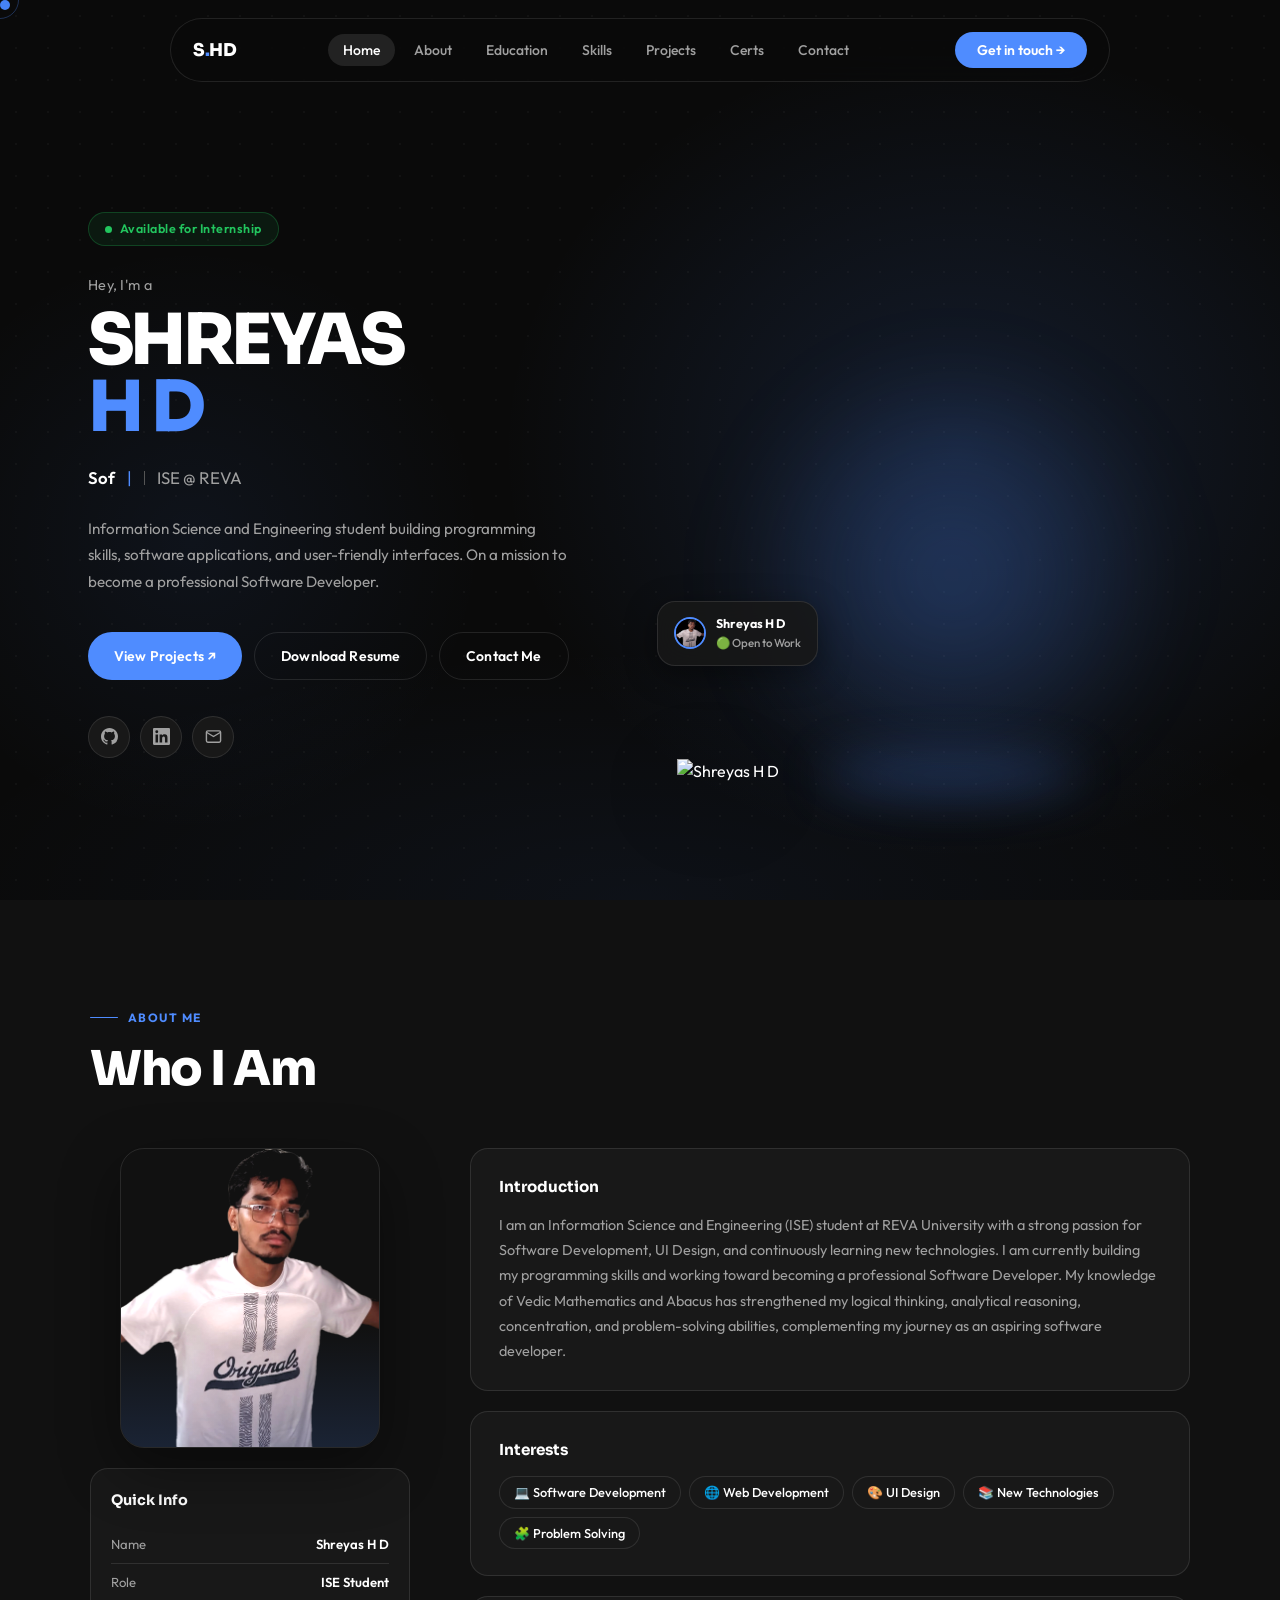
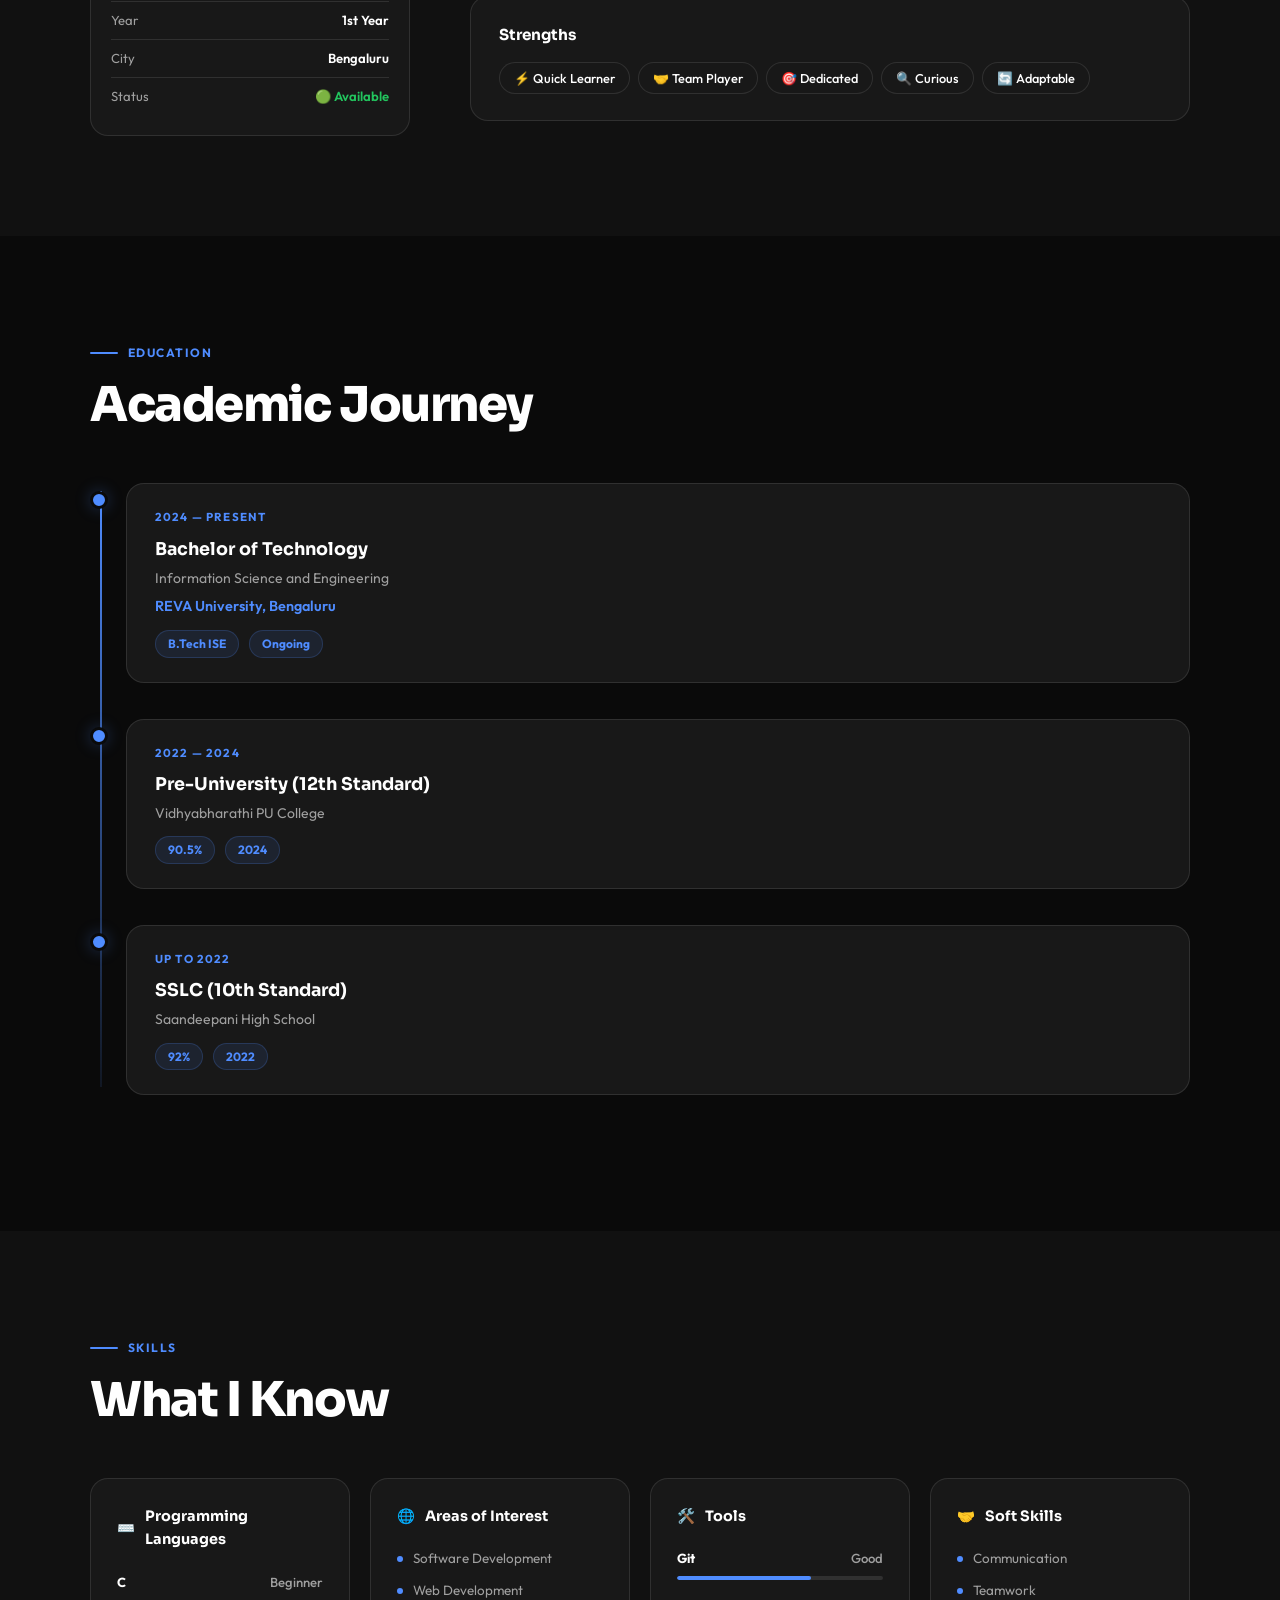
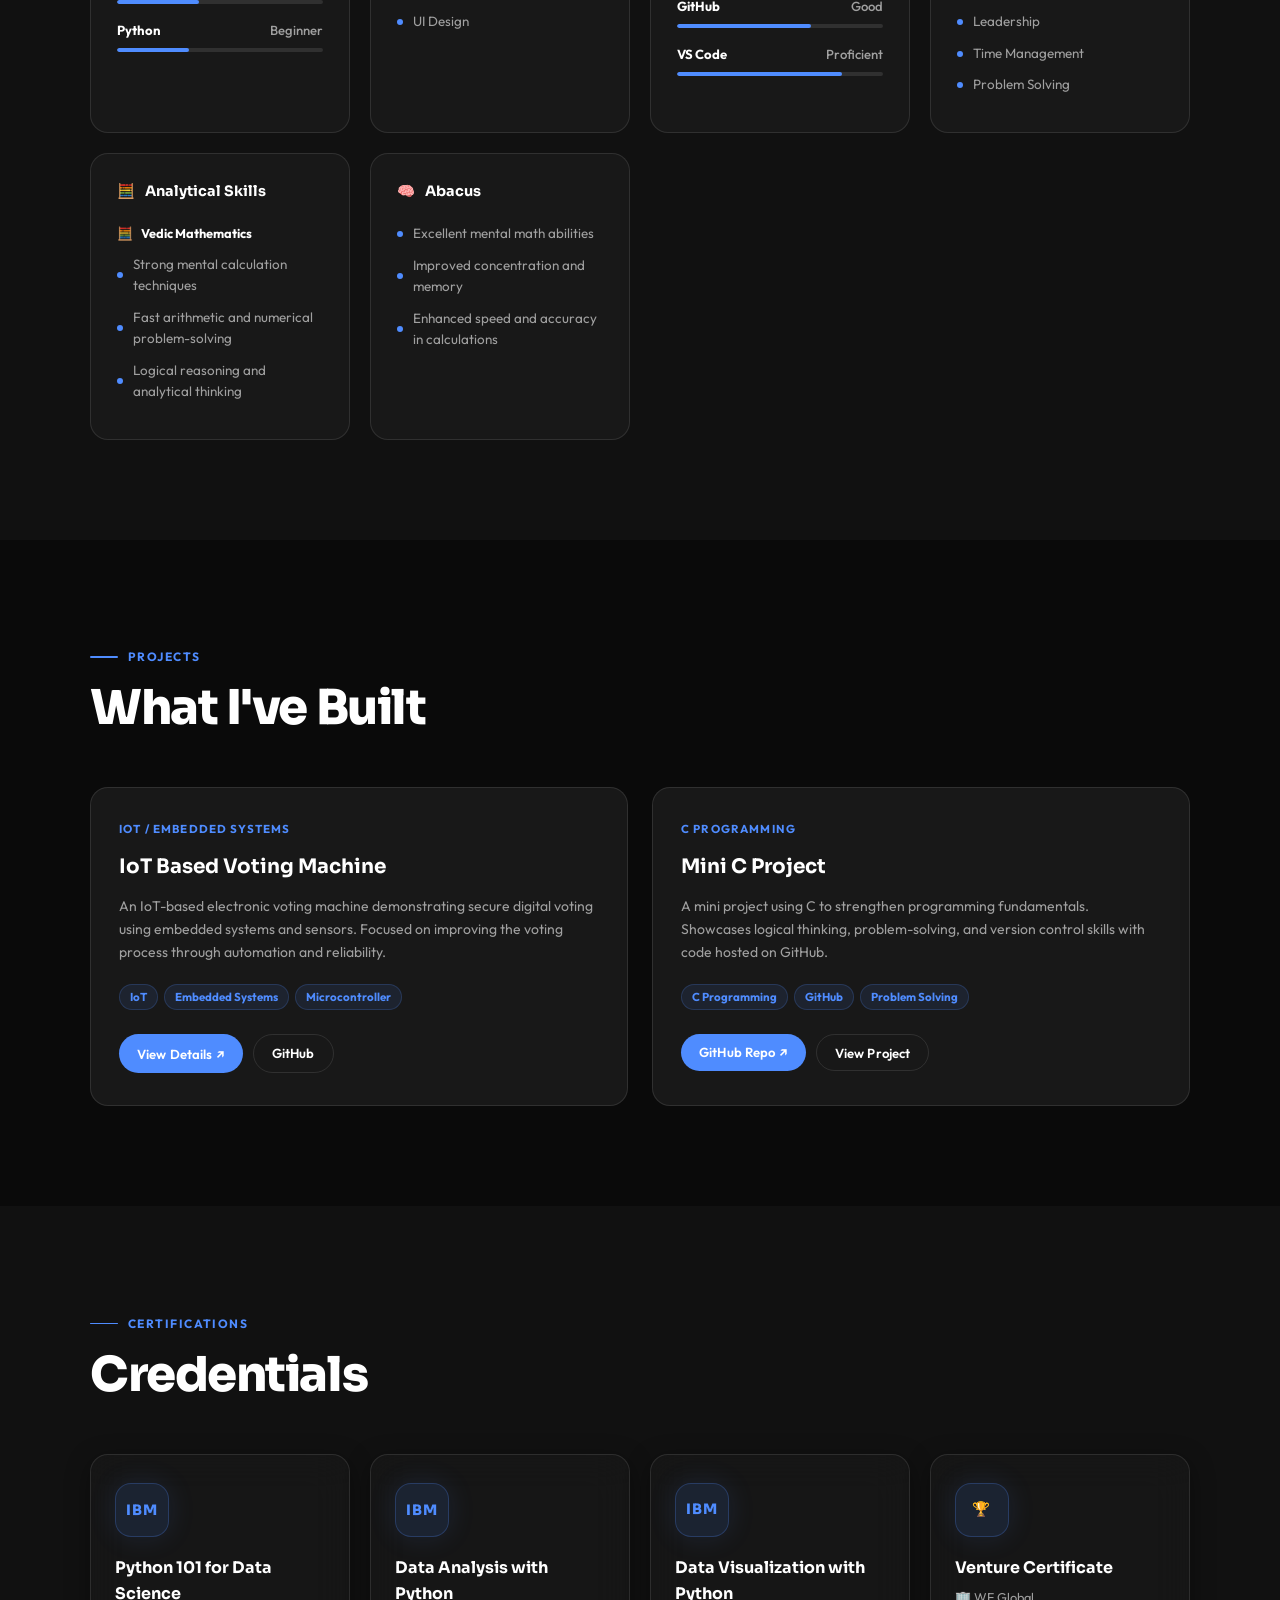
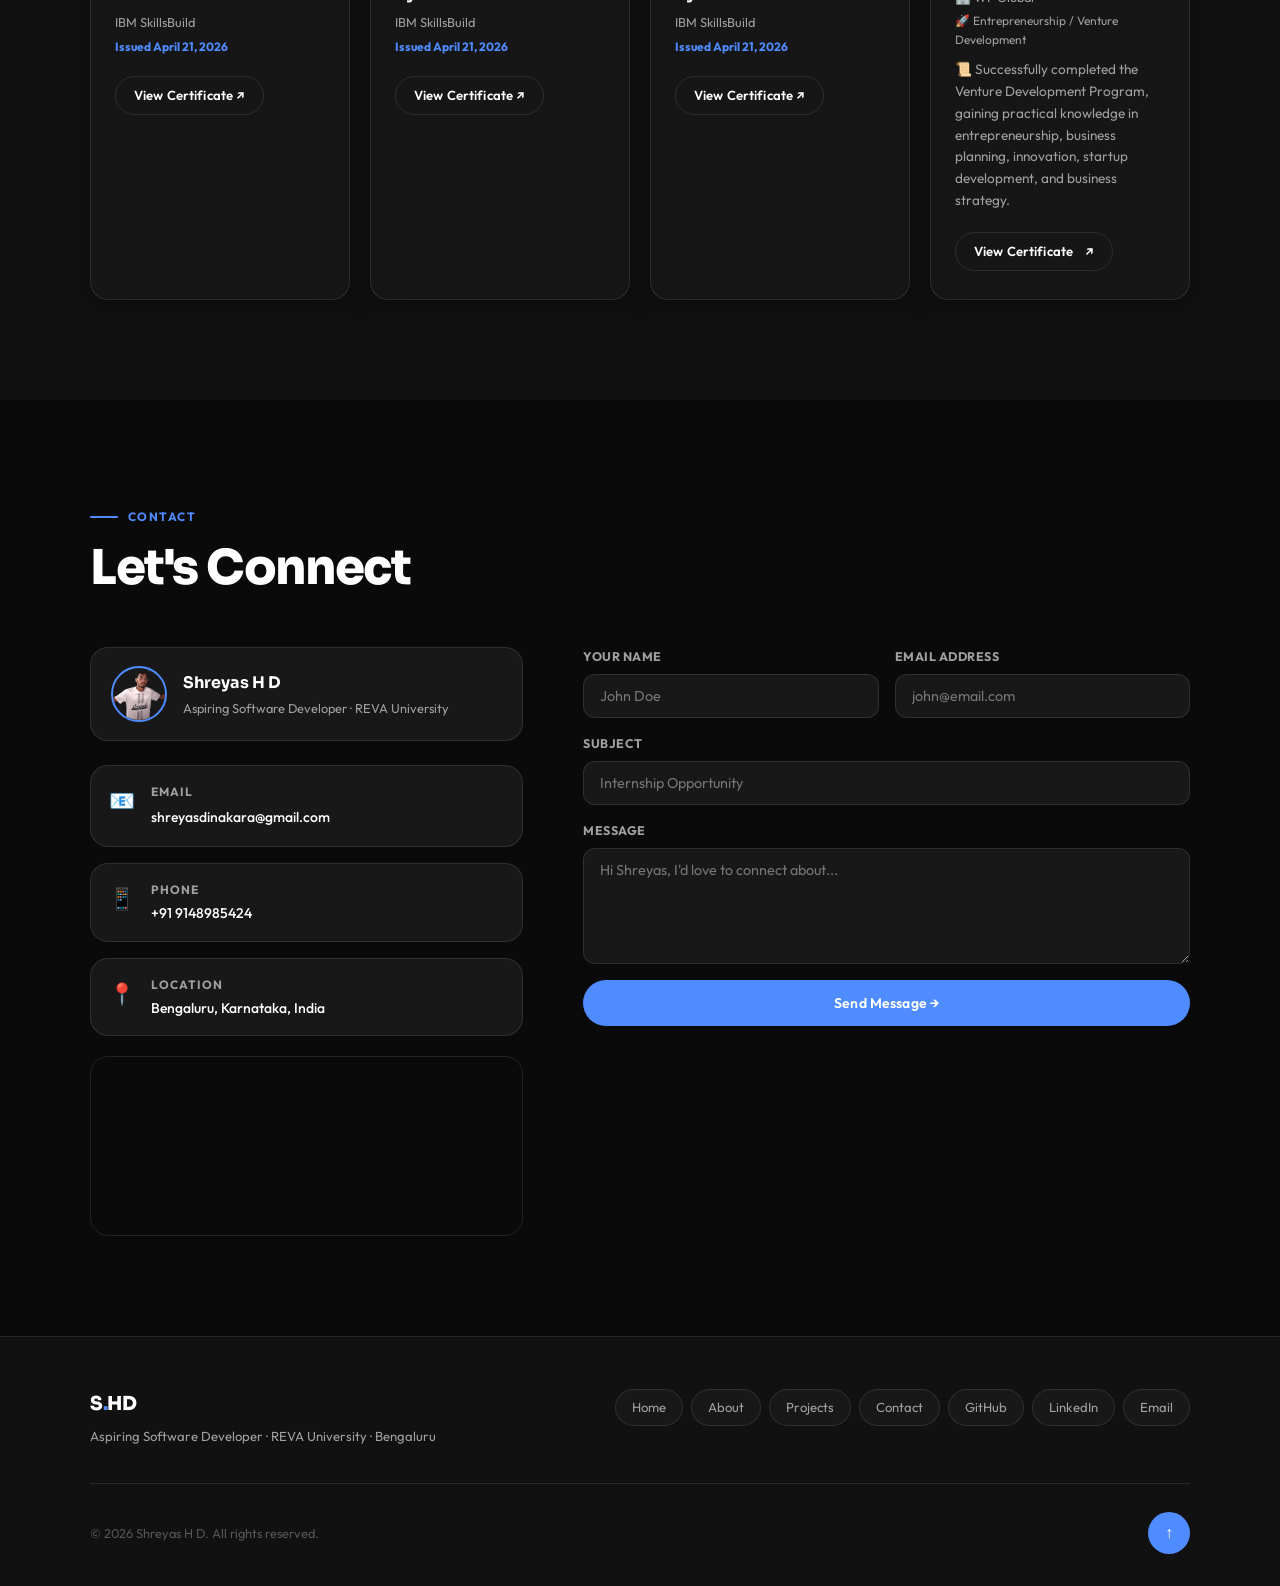
==== portfolio.html @ 3d9aee9b "Add files via upload" ====
<!DOCTYPE html>
<html lang="en">
<head>
<meta charset="UTF-8" />
<meta name="viewport" content="width=device-width, initial-scale=1.0" />
<title>Shreyas H D — Software Developer</title>
<link rel="preconnect" href="https://fonts.googleapis.com" />
<link rel="preconnect" href="https://fonts.gstatic.com" crossorigin />
<link href="https://fonts.googleapis.com/css2?family=Sora:wght@300;400;600;700;800&family=Outfit:wght@300;400;500;600&display=swap" rel="stylesheet" />
<style>
:root {
  --bg: #0A0A0A;
  --bg2: #111111;
  --bg3: #181818;
  --surface: #181818;
  --surface-hover: #222222;
  --border: rgba(255,255,255,0.10);
  --text: #FFFFFF;
  --text-muted: #A0A0A0;
  --text-dim: #555555;
  --accent: #4F8CFF;
  --accent2: #4F8CFF;
  --accent-glow: rgba(79,140,255,0.28);
  --green: #22C55E;
  --font-display: 'Sora', sans-serif;
  --font-body: 'Outfit', sans-serif;
  --radius: 18px;
  --radius-sm: 12px;
  --radius-pill: 100px;
  --transition: 0.35s cubic-bezier(0.4,0,0.2,1);
  --shadow: 0 24px 64px rgba(0,0,0,0.5);
  --shadow-sm: 0 6px 24px rgba(0,0,0,0.35);
}
*, *::before, *::after { box-sizing: border-box; margin: 0; padding: 0; }
html { scroll-behavior: smooth; }
body {
  font-family: var(--font-body);
  background: var(--bg);
  color: var(--text);
  line-height: 1.6;
  overflow-x: hidden;
  transition: background var(--transition), color var(--transition);
}
a { text-decoration: none; color: inherit; }
ul { list-style: none; }

/* LOADER */
#loader {
  position: fixed; inset: 0; background: var(--bg);
  display: flex; align-items: center; justify-content: center;
  z-index: 9999; transition: opacity 0.7s ease, visibility 0.7s ease;
}
#loader.hidden { opacity: 0; visibility: hidden; pointer-events: none; }
.loader-inner { display: flex; flex-direction: column; align-items: center; gap: 28px; }
.loader-name {
  font-family: var(--font-display); font-size: clamp(2rem, 5vw, 3.5rem);
  font-weight: 800; letter-spacing: -0.03em;
  background: linear-gradient(135deg, var(--text) 0%, var(--accent2) 100%);
  -webkit-background-clip: text; -webkit-text-fill-color: transparent;
}
.loader-bar { width: 220px; height: 2px; background: var(--border); border-radius: 2px; overflow: hidden; }
.loader-progress { height: 100%; background: linear-gradient(90deg,var(--accent),var(--accent2)); border-radius: 2px; animation: loadProgress 2s ease forwards; }
@keyframes loadProgress { from{width:0} to{width:100%} }

/* SCROLL PROGRESS */
#scroll-progress {
  position: fixed; top: 0; left: 0; height: 2px; z-index: 9998;
  background: linear-gradient(90deg, var(--accent), var(--accent2));
  width: 0%; transition: width 0.1s linear;
}

/* CURSOR */
.cursor { position: fixed; width: 10px; height: 10px; background: var(--accent2); border-radius: 50%; pointer-events: none; z-index: 9997; transition: transform 0.15s ease; mix-blend-mode: difference; }
.cursor-follower { position: fixed; width: 38px; height: 38px; border: 1.5px solid rgba(79,140,255,0.50); border-radius: 50%; pointer-events: none; z-index: 9996; transition: left 0.4s ease, top 0.4s ease; opacity: 0.6; }

/* NAV */
nav#navbar {
  position: fixed; top: 18px; left: 50%; transform: translateX(-50%);
  z-index: 1000; display: flex; align-items: center; justify-content: space-between;
  width: min(940px, 92vw); padding: 13px 22px;
  background: rgba(10,10,10,0.72);
  backdrop-filter: blur(24px); -webkit-backdrop-filter: blur(24px);
  border: 1px solid var(--border); border-radius: var(--radius-pill);
  transition: background var(--transition);
}
.nav-logo { font-family: var(--font-display); font-weight: 800; font-size: 1.1rem; letter-spacing: -0.02em; }
.nav-logo .dot { color: var(--accent2); }
.nav-links { display: flex; gap: 4px; }
.nav-links a { font-size: 0.875rem; font-weight: 500; padding: 7px 15px; border-radius: var(--radius-pill); transition: all var(--transition); color: var(--text-muted); }
.nav-links a:hover, .nav-links a.active { background: var(--surface-hover); color: var(--text); }
.nav-actions { display: flex; gap: 10px; align-items: center; }
.nav-cta { background: var(--accent); color: #fff; padding: 9px 22px; border-radius: var(--radius-pill); font-size: 0.875rem; font-weight: 600; font-family: var(--font-body); border: none; cursor: pointer; transition: all var(--transition); }
.nav-cta:hover { background: var(--accent2); transform: translateY(-1px); box-shadow: 0 8px 28px var(--accent-glow); }
.hamburger { display: none; flex-direction: column; gap: 5px; cursor: pointer; background: none; border: none; padding: 4px; }
.hamburger span { display: block; width: 22px; height: 2px; background: var(--text); border-radius: 2px; transition: all var(--transition); }

/* MOBILE NAV */
.mobile-nav { position: fixed; inset: 0; background: var(--bg2); z-index: 999; display: flex; flex-direction: column; align-items: center; justify-content: center; gap: 28px; transform: translateX(100%); transition: transform 0.4s cubic-bezier(0.4,0,0.2,1); }
.mobile-nav.open { transform: translateX(0); }
.mobile-nav a { font-size: 1.5rem; font-weight: 700; color: var(--text); font-family: var(--font-display); }
.mobile-nav a:hover { color: var(--accent2); }
.mobile-close { position: absolute; top: 24px; right: 24px; background: var(--surface); border: 1px solid var(--border); border-radius: 50%; width: 44px; height: 44px; font-size: 1.1rem; cursor: pointer; color: var(--text); }

/* ===== HERO ===== */
#home {
  min-height: 100vh; position: relative; overflow: hidden;
  display: flex; align-items: center;
  padding: 0 0 0 0;
}
.hero-bg-gradient {
  position: absolute; inset: 0; pointer-events: none;
  background:
    radial-gradient(ellipse 55% 70% at 75% 50%, rgba(79,140,255,0.14) 0%, transparent 65%),
    radial-gradient(ellipse 35% 50% at 15% 60%, rgba(79,140,255,0.07) 0%, transparent 65%),
    radial-gradient(ellipse 80% 40% at 50% 100%, rgba(79,140,255,0.06) 0%, transparent 70%);
}
/* Grid noise texture overlay */
.hero-bg-gradient::after {
  content: ''; position: absolute; inset: 0;
  background-image: radial-gradient(rgba(255,255,255,0.03) 1px, transparent 1px);
  background-size: 32px 32px; pointer-events: none;
}
.hero-container {
  width: 100%; max-width: 1200px; margin: 0 auto;
  padding: 130px 48px 60px;
  display: grid; grid-template-columns: 1fr 480px;
  gap: 0; align-items: center; position: relative; z-index: 2;
}

/* LEFT CONTENT */
.hero-content { padding-right: 40px; }
.hero-tag {
  display: inline-flex; align-items: center; gap: 8px;
  background: rgba(34,197,94,0.08); border: 1px solid rgba(34,197,94,0.25);
  border-radius: var(--radius-pill); padding: 6px 16px;
  font-size: 0.78rem; font-weight: 600; color: #22C55E;
  margin-bottom: 28px; width: fit-content; letter-spacing: 0.04em;
}
.dot-green { width: 7px; height: 7px; background: var(--green); border-radius: 50%; animation: pulseGreen 2s infinite; }
@keyframes pulseGreen { 0%,100%{box-shadow:0 0 0 0 rgba(34,197,94,0.5)} 50%{box-shadow:0 0 0 7px rgba(34,197,94,0)} }

.hero-eyebrow { font-size: 0.9rem; color: var(--text-muted); font-weight: 400; margin-bottom: 10px; letter-spacing: 0.02em; }

.hero-name {
  font-family: var(--font-display); font-weight: 800;
  font-size: clamp(3rem, 5.5vw, 5.5rem);
  line-height: 0.95; letter-spacing: -0.05em;
  margin-bottom: 24px;
}
.hero-name .line1 { display: block; }
.hero-name .line2 { display: block; color: var(--accent2); }

.hero-role-line {
  display: flex; align-items: center; gap: 12px;
  font-size: clamp(0.9rem, 1.5vw, 1.05rem);
  color: var(--text-muted); margin-bottom: 24px;
  font-weight: 400;
}
.role-divider { width: 1px; height: 14px; background: var(--text-dim); }
#typed-text { color: var(--text); font-weight: 600; }
.typed-cursor { color: var(--accent2); animation: blink 0.8s infinite; }
@keyframes blink { 0%,100%{opacity:1} 50%{opacity:0} }

.hero-desc { font-size: 0.95rem; color: var(--text-muted); line-height: 1.75; max-width: 480px; margin-bottom: 36px; }

.hero-actions { display: flex; gap: 12px; flex-wrap: wrap; margin-bottom: 36px; }
.btn {
  display: inline-flex; align-items: center; gap: 8px;
  padding: 12px 26px; border-radius: var(--radius-pill);
  font-family: var(--font-body); font-size: 0.875rem; font-weight: 600;
  cursor: pointer; transition: all var(--transition); border: none;
  position: relative; overflow: hidden; letter-spacing: 0.01em;
}
.btn-primary { background: var(--accent); color: #fff; }
.btn-primary:hover { background: var(--accent2); transform: translateY(-2px); box-shadow: 0 14px 36px var(--accent-glow); }
.btn-outline { background: transparent; color: var(--text); border: 1px solid var(--border); }
.btn-outline:hover { background: var(--surface-hover); border-color: rgba(255,255,255,0.2); transform: translateY(-2px); }
.btn-sm { padding: 8px 18px; font-size: 0.82rem; }

.hero-socials { display: flex; gap: 10px; }
.social-link {
  display: flex; align-items: center; justify-content: center;
  width: 42px; height: 42px; border-radius: 50%;
  background: var(--surface); border: 1px solid var(--border);
  color: var(--text-muted); transition: all var(--transition); font-size: 1rem;
}
.social-link:hover { background: var(--accent); border-color: var(--accent); color: #fff; transform: translateY(-3px); box-shadow: 0 10px 28px var(--accent-glow); }

/* ===== HERO VISUAL — PROFILE ===== */
.hero-visual {
  position: relative;
  display: flex; justify-content: center; align-items: flex-end;
  height: 600px;
}

/* Glow orb behind photo */
.profile-glow {
  position: absolute; bottom: 0; left: 50%; transform: translateX(-50%);
  width: 420px; height: 420px; border-radius: 50%;
  background: radial-gradient(circle, rgba(79,140,255,0.28) 0%, rgba(79,140,255,0.10) 50%, transparent 75%);
  filter: blur(40px); pointer-events: none;
  animation: glowPulse 4s ease-in-out infinite;
}
@keyframes glowPulse { 0%,100%{opacity:0.7;transform:translateX(-50%) scale(1)} 50%{opacity:1;transform:translateX(-50%) scale(1.08)} }

/* Ground shadow */
.profile-shadow {
  position: absolute; bottom: -10px; left: 50%; transform: translateX(-50%);
  width: 260px; height: 40px; border-radius: 50%;
  background: rgba(79,140,255,0.25);
  filter: blur(24px);
  animation: shadowPulse 6s ease-in-out infinite;
}
@keyframes shadowPulse { 0%,100%{opacity:0.6;width:260px} 50%{opacity:0.9;width:300px} }

.profile-image-wrap {
  position: relative; z-index: 2;
  cursor: pointer;
}

.profile-image {
  width: 550px;
  max-width: 100%;
  object-fit: contain;
  display: block;
  filter: drop-shadow(0 20px 50px rgba(0,0,0,0.35));
  animation: float 6s ease-in-out infinite;
  transition: transform .4s ease;
}
.profile-image:hover { transform: scale(1.03); }
@keyframes float { 0%,100%{transform:translateY(0)} 50%{transform:translateY(-15px)} }

/* Floating badge cards */
.profile-badge {
  position: absolute; background: rgba(24,24,24,0.86);
  backdrop-filter: blur(16px); border: 1px solid var(--border);
  border-radius: var(--radius); padding: 12px 16px;
  box-shadow: 0 8px 32px rgba(0,0,0,0.4);
  z-index: 3; animation: floatBadge 5s ease-in-out infinite;
}
.badge-bottom { bottom: 120px; left: -20px; animation-delay: 1.5s; }
@keyframes floatBadge { 0%,100%{transform:translateY(0)} 50%{transform:translateY(-8px)} }
.badge-num { font-family: var(--font-display); font-size: 1.5rem; font-weight: 800; color: var(--accent2); }
.badge-label { font-size: 0.72rem; color: var(--text-muted); font-weight: 500; white-space: nowrap; }
.badge-row { display: flex; align-items: center; gap: 10px; }
.badge-avatar {
  width: 32px; height: 32px; border-radius: 50%; overflow: hidden;
  border: 2px solid var(--accent); flex-shrink: 0;
}
.badge-avatar img { width: 100%; height: 100%; object-fit: cover; object-position: center top; }

/* ===== SECTION BASE ===== */
section { padding: 100px 24px; }
.section-wrap { width: min(1100px, 100%); margin: 0 auto; }
.section-label {
  display: inline-flex; align-items: center; gap: 10px;
  font-size: 0.75rem; font-weight: 700; letter-spacing: 0.12em; text-transform: uppercase;
  color: var(--accent2); margin-bottom: 16px;
}
.section-label::before { content: ''; width: 28px; height: 1.5px; background: var(--accent2); border-radius: 2px; }
.section-title {
  font-family: var(--font-display); font-weight: 800;
  font-size: clamp(2rem, 4vw, 3rem); line-height: 1.1;
  letter-spacing: -0.03em; margin-bottom: 52px;
}

/* ===== ABOUT ===== */
#about { background: var(--bg2); }
.about-grid { display: grid; grid-template-columns: 320px 1fr; gap: 60px; align-items: start; }
.about-photo-col { display: flex; flex-direction: column; align-items: center; gap: 20px; }
.about-photo-frame {
  width: 260px; height: 300px; border-radius: 24px; overflow: hidden;
  border: 1px solid var(--border); position: relative;
  box-shadow: 0 20px 60px rgba(0,0,0,0.4);
}
.about-photo-frame img { width: 100%; height: 100%; object-fit: cover; object-position: center top; filter: brightness(1.05) contrast(1.05); }
.about-photo-frame::after {
  content: ''; position: absolute; inset: 0;
  background: linear-gradient(to bottom, transparent 60%, rgba(79,140,255,0.15) 100%);
  pointer-events: none;
}
.about-quick-info { width: 100%; }
.about-info-card { background: var(--surface); border: 1px solid var(--border); border-radius: var(--radius); padding: 20px; }
.about-info-card h4 { font-family: var(--font-display); font-size: 0.9rem; font-weight: 700; margin-bottom: 14px; }
.info-row { display: flex; justify-content: space-between; align-items: center; padding: 8px 0; border-bottom: 1px solid var(--border); font-size: 0.82rem; }
.info-row:last-child { border-bottom: none; }
.info-row .label { color: var(--text-muted); }
.info-row .value { font-weight: 600; text-align: right; }
.about-content-col { display: flex; flex-direction: column; gap: 20px; }
.about-card { background: var(--surface); border: 1px solid var(--border); border-radius: var(--radius); padding: 26px 28px; transition: all var(--transition); }
.about-card:hover { border-color: var(--accent); box-shadow: 0 0 0 1px var(--accent), 0 20px 40px var(--accent-glow); }
.about-card h4 { font-family: var(--font-display); font-size: 0.95rem; font-weight: 700; margin-bottom: 14px; }
.tag-cloud { display: flex; flex-wrap: wrap; gap: 8px; }
.tag { background: var(--surface); border: 1px solid var(--border); border-radius: var(--radius-pill); padding: 5px 14px; font-size: 0.8rem; font-weight: 500; transition: all var(--transition); }
.tag:hover { background: var(--accent); border-color: var(--accent); color: #fff; }

/* ===== EDUCATION ===== */
.timeline { position: relative; padding-left: 36px; }
.timeline::before { content: ''; position: absolute; left: 10px; top: 8px; bottom: 8px; width: 1.5px; background: linear-gradient(to bottom, var(--accent), rgba(79,140,255,0.10)); }
.timeline-item { position: relative; margin-bottom: 36px; opacity: 0; transform: translateX(-20px); transition: all 0.5s ease; }
.timeline-item.visible { opacity: 1; transform: translateX(0); }
.timeline-dot { position: absolute; left: -36px; top: 8px; width: 18px; height: 18px; border-radius: 50%; background: var(--accent); border: 3px solid var(--bg); box-shadow: 0 0 16px var(--accent-glow); }
.timeline-card { background: var(--surface); border: 1px solid var(--border); border-radius: var(--radius); padding: 24px 28px; transition: all var(--transition); }
.timeline-card:hover { border-color: var(--accent); transform: translateX(6px); box-shadow: 0 8px 32px var(--accent-glow); }
.timeline-year { font-size: 0.72rem; font-weight: 700; color: var(--accent2); letter-spacing: 0.1em; text-transform: uppercase; margin-bottom: 8px; }
.timeline-card h3 { font-family: var(--font-display); font-size: 1.1rem; font-weight: 700; margin-bottom: 4px; }
.timeline-card p { font-size: 0.875rem; color: var(--text-muted); }
.timeline-meta { display: flex; gap: 10px; margin-top: 12px; flex-wrap: wrap; }
.timeline-meta span { font-size: 0.75rem; font-weight: 700; background: rgba(79,140,255,0.10); border: 1px solid rgba(79,140,255,0.20); border-radius: var(--radius-pill); padding: 3px 12px; color: var(--accent2); }

/* ===== SKILLS ===== */
#skills { background: var(--bg2); }
.skills-grid { display: grid; grid-template-columns: repeat(auto-fit, minmax(240px, 1fr)); gap: 20px; }
.skill-cat { background: var(--surface); border: 1px solid var(--border); border-radius: var(--radius); padding: 26px; transition: all var(--transition); }
.skill-cat:hover { border-color: var(--accent); transform: translateY(-5px); box-shadow: 0 16px 48px var(--accent-glow); }
.skill-cat-title { font-family: var(--font-display); font-weight: 700; font-size: 0.9rem; margin-bottom: 20px; display: flex; align-items: center; gap: 10px; }
.skill-item { margin-bottom: 16px; }
.skill-label { display: flex; justify-content: space-between; font-size: 0.82rem; font-weight: 500; margin-bottom: 7px; }
.skill-label strong { color: var(--text); }
.skill-label span { color: var(--text-muted); }
.skill-bar-bg { height: 4px; background: var(--border); border-radius: 4px; overflow: hidden; }
.skill-bar { height: 100%; border-radius: 4px; background: linear-gradient(90deg, var(--accent), var(--accent2)); width: 0; transition: width 1.4s cubic-bezier(0.4,0,0.2,1); }
.soft-skill { display: flex; align-items: center; gap: 10px; font-size: 0.84rem; color: var(--text-muted); margin-bottom: 10px; }
.soft-skill::before { content: ''; width: 6px; height: 6px; border-radius: 50%; background: var(--accent2); flex-shrink: 0; }
.skill-subhead { font-size: 0.8rem; font-weight: 700; color: var(--text); margin: 4px 0 10px; display: flex; align-items: center; gap: 8px; }

/* ===== PROJECTS ===== */
.projects-grid { display: grid; grid-template-columns: repeat(auto-fit, minmax(340px, 1fr)); gap: 24px; }
.project-card { background: var(--surface); border: 1px solid var(--border); border-radius: var(--radius); padding: 32px 28px; transition: all var(--transition); position: relative; overflow: hidden; }
.project-card::before { content: ''; position: absolute; top: 0; left: 0; right: 0; height: 3px; background: linear-gradient(90deg, var(--accent), var(--accent2)); transform: scaleX(0); transition: transform var(--transition); transform-origin: left; }
.project-card:hover { border-color: rgba(79,140,255,0.40); transform: translateY(-6px); box-shadow: 0 28px 64px rgba(0,0,0,0.35); }
.project-card:hover::before { transform: scaleX(1); }
.project-cat { font-size: 0.72rem; font-weight: 700; color: var(--accent2); letter-spacing: 0.1em; text-transform: uppercase; margin-bottom: 12px; }
.project-card h3 { font-family: var(--font-display); font-size: 1.25rem; font-weight: 700; margin-bottom: 12px; }
.project-card p { font-size: 0.875rem; color: var(--text-muted); line-height: 1.65; margin-bottom: 20px; }
.tech-tags { display: flex; flex-wrap: wrap; gap: 6px; margin-bottom: 24px; }
.tech-tag { font-size: 0.72rem; font-weight: 700; background: rgba(79,140,255,0.10); color: var(--accent2); border: 1px solid rgba(79,140,255,0.20); border-radius: var(--radius-pill); padding: 3px 10px; }
.project-actions { display: flex; gap: 10px; }

/* ===== CERTS ===== */
#certifications { background: var(--bg2); }
.certs-grid { display: grid; grid-template-columns: repeat(auto-fit, minmax(240px, 1fr)); gap: 20px; }
.cert-card { background: rgba(24,24,24,0.82); border: 1px solid var(--border); border-radius: var(--radius); padding: 28px 24px; transition: all var(--transition); backdrop-filter: blur(18px); -webkit-backdrop-filter: blur(18px); box-shadow: var(--shadow-sm); }
.cert-card:hover { border-color: var(--accent); transform: translateY(-5px); box-shadow: 0 16px 48px var(--accent-glow); }
.cert-icon { display: inline-flex; align-items: center; justify-content: center; width: 54px; height: 54px; border-radius: 16px; background: rgba(79,140,255,0.12); border: 1px solid rgba(79,140,255,0.24); color: var(--accent2); font-family: var(--font-display); font-size: 0.9rem; font-weight: 800; letter-spacing: 0.08em; margin-bottom: 18px; box-shadow: 0 0 28px rgba(79,140,255,0.12); }
.cert-card h3 { font-family: var(--font-display); font-size: 1rem; font-weight: 700; margin-bottom: 6px; }
.cert-org { font-size: 0.8rem; color: var(--text-muted); margin-bottom: 4px; }
.cert-date { font-size: 0.75rem; color: var(--accent2); font-weight: 700; margin-bottom: 20px; }
.cert-category { font-size: 0.75rem; color: var(--text-muted); margin-bottom: 10px; }
.cert-desc { font-size: 0.85rem; color: var(--text-muted); line-height: 1.6; margin-bottom: 20px; }
.btn-outline .ext-icon { display: inline-block; margin-left: 4px; transition: transform var(--transition); }
.btn-outline:hover .ext-icon { transform: translate(2px, -2px); }

/* ===== CONTACT ===== */
.contact-grid { display: grid; grid-template-columns: 1fr 1.4fr; gap: 60px; align-items: start; }
.contact-info-col { display: flex; flex-direction: column; gap: 16px; }
.contact-avatar { display: flex; align-items: center; gap: 16px; background: var(--surface); border: 1px solid var(--border); border-radius: var(--radius); padding: 18px 20px; margin-bottom: 8px; }
.contact-avatar-img { width: 56px; height: 56px; border-radius: 50%; overflow: hidden; border: 2px solid var(--accent); flex-shrink: 0; }
.contact-avatar-img img { width: 100%; height: 100%; object-fit: cover; object-position: center top; }
.contact-avatar-text h4 { font-family: var(--font-display); font-size: 1rem; font-weight: 700; margin-bottom: 2px; }
.contact-avatar-text p { font-size: 0.8rem; color: var(--text-muted); }
.contact-item { display: flex; gap: 16px; align-items: flex-start; background: var(--surface); border: 1px solid var(--border); border-radius: var(--radius); padding: 16px 18px; transition: all var(--transition); }
.contact-item:hover { border-color: var(--accent); transform: translateX(4px); }
.contact-icon { font-size: 1.3rem; flex-shrink: 0; margin-top: 2px; }
.contact-item h5 { font-size: 0.75rem; font-weight: 700; text-transform: uppercase; letter-spacing: 0.08em; color: var(--text-muted); margin-bottom: 3px; }
.contact-item a, .contact-item p { font-size: 0.875rem; font-weight: 500; }
.contact-item a:hover { color: var(--accent2); }
.map-wrap { border-radius: var(--radius); overflow: hidden; border: 1px solid var(--border); height: 180px; margin-top: 4px; }
.map-wrap iframe { width: 100%; height: 100%; border: none; }
.contact-form { display: flex; flex-direction: column; gap: 16px; }
.form-row { display: grid; grid-template-columns: 1fr 1fr; gap: 16px; }
.form-group { display: flex; flex-direction: column; gap: 7px; }
.form-group label { font-size: 0.78rem; font-weight: 700; color: var(--text-muted); letter-spacing: 0.04em; text-transform: uppercase; }
.form-group input, .form-group textarea { background: var(--surface); border: 1px solid var(--border); border-radius: var(--radius-sm); padding: 12px 16px; color: var(--text); font-family: var(--font-body); font-size: 0.9rem; transition: all var(--transition); outline: none; resize: vertical; }
.form-group input:focus, .form-group textarea:focus { border-color: var(--accent); box-shadow: 0 0 0 3px var(--accent-glow); }
.form-group input.error, .form-group textarea.error { border-color: #EF4444; }
.error-msg { font-size: 0.74rem; color: #EF4444; display: none; }
.error-msg.show { display: block; }

/* SUCCESS POPUP */
#success-popup { position: fixed; inset: 0; background: rgba(0,0,0,0.65); display: flex; align-items: center; justify-content: center; z-index: 8000; opacity: 0; visibility: hidden; transition: all var(--transition); backdrop-filter: blur(6px); }
#success-popup.show { opacity: 1; visibility: visible; }
.popup-card { background: var(--bg2); border: 1px solid var(--accent); border-radius: 24px; padding: 48px 40px; text-align: center; max-width: 400px; width: 90%; transform: scale(0.85); transition: transform var(--transition); box-shadow: 0 0 80px var(--accent-glow); }
#success-popup.show .popup-card { transform: scale(1); }
.popup-icon { font-size: 3rem; margin-bottom: 16px; }
.popup-card h3 { font-family: var(--font-display); font-size: 1.5rem; font-weight: 800; margin-bottom: 8px; }
.popup-card p { color: var(--text-muted); font-size: 0.9rem; margin-bottom: 24px; }

/* FOOTER */
footer { background: var(--bg2); border-top: 1px solid var(--border); padding: 52px 24px 32px; }
.footer-inner { width: min(1100px,100%); margin: 0 auto; }
.footer-top { display: grid; grid-template-columns: 1fr auto; gap: 40px; align-items: start; margin-bottom: 36px; }
.footer-brand h3 { font-family: var(--font-display); font-size: 1.2rem; font-weight: 800; letter-spacing: -0.02em; margin-bottom: 6px; }
.footer-brand h3 .dot { color: var(--accent2); }
.footer-brand p { font-size: 0.82rem; color: var(--text-muted); }
.footer-links { display: flex; gap: 8px; flex-wrap: wrap; justify-content: flex-end; }
.footer-link { font-size: 0.82rem; padding: 7px 16px; border-radius: var(--radius-pill); background: var(--surface); border: 1px solid var(--border); color: var(--text-muted); transition: all var(--transition); }
.footer-link:hover { background: var(--accent); border-color: var(--accent); color: #fff; }
.footer-bottom { display: flex; justify-content: space-between; align-items: center; flex-wrap: wrap; gap: 16px; padding-top: 28px; border-top: 1px solid var(--border); }
.footer-copy { font-size: 0.8rem; color: var(--text-dim); }
#back-top { display: flex; align-items: center; justify-content: center; width: 42px; height: 42px; border-radius: 50%; background: var(--accent); color: #fff; font-size: 1rem; cursor: pointer; border: none; transition: all var(--transition); }
#back-top:hover { transform: translateY(-4px); box-shadow: 0 10px 28px var(--accent-glow); }

/* REVEAL ANIMATIONS */
.reveal { opacity: 0; transform: translateY(28px); transition: opacity 0.65s ease, transform 0.65s ease; }
.reveal.visible { opacity: 1; transform: translateY(0); }
.reveal-left { opacity: 0; transform: translateX(-36px); transition: opacity 0.65s ease, transform 0.65s ease; }
.reveal-left.visible { opacity: 1; transform: translateX(0); }
.reveal-right { opacity: 0; transform: translateX(36px); transition: opacity 0.65s ease, transform 0.65s ease; }
.reveal-right.visible { opacity: 1; transform: translateX(0); }
.stagger-1 { transition-delay: 0.08s; }
.stagger-2 { transition-delay: 0.16s; }
.stagger-3 { transition-delay: 0.24s; }
.stagger-4 { transition-delay: 0.32s; }
.stagger-5 { transition-delay: 0.4s; }
.stagger-6 { transition-delay: 0.48s; }

/* RESPONSIVE */
@media (max-width: 1024px) {
  .hero-container { grid-template-columns: 1fr 380px; gap: 0; padding: 110px 32px 60px; }
  .profile-image { width: 480px; }
  .hero-visual { height: 500px; }
}
@media (max-width: 860px) {
  .hero-container { grid-template-columns: 1fr; padding: 100px 24px 40px; }
  .hero-visual { height: auto; margin-bottom: 40px; order: -1; }
  .profile-image { width: 340px; }
  .profile-glow { width: 300px; height: 300px; }
  .hero-content { padding-right: 0; text-align: center; }
  .hero-tag, .hero-actions, .hero-socials { justify-content: center; }
  .hero-desc { margin: 0 auto 36px; }
  .hero-role-line { justify-content: center; }
  .about-grid { grid-template-columns: 1fr; }
  .about-photo-col { flex-direction: row; justify-content: flex-start; gap: 24px; }
  .about-photo-frame { width: 180px; height: 210px; }
  .contact-grid { grid-template-columns: 1fr; }
  .footer-top { grid-template-columns: 1fr; }
  .footer-links { justify-content: flex-start; }
  .nav-links { display: none; }
  .hamburger { display: flex; }
  .form-row { grid-template-columns: 1fr; }
  .badge-bottom { left: 10px; }
}
@media (max-width: 500px) {
  section { padding: 72px 20px; }
  .profile-image { width: 280px; }
  .projects-grid { grid-template-columns: 1fr; }
  .about-photo-col { flex-direction: column; align-items: center; }
}
</style>
</head>
<body>

<!-- LOADER -->
<div id="loader">
  <div class="loader-inner">
    <div class="loader-name">Shreyas HD</div>
    <div class="loader-bar"><div class="loader-progress"></div></div>
  </div>
</div>

<div id="scroll-progress"></div>
<div class="cursor" id="cursor"></div>
<div class="cursor-follower" id="cursorFollower"></div>

<!-- MOBILE NAV -->
<nav class="mobile-nav" id="mobileNav">
  <button class="mobile-close" id="mobileClose">✕</button>
  <a href="#home" onclick="closeMobileNav()">Home</a>
  <a href="#about" onclick="closeMobileNav()">About</a>
  <a href="#education" onclick="closeMobileNav()">Education</a>
  <a href="#skills" onclick="closeMobileNav()">Skills</a>
  <a href="#projects" onclick="closeMobileNav()">Projects</a>
  <a href="#certifications" onclick="closeMobileNav()">Certs</a>
  <a href="#contact" onclick="closeMobileNav()">Contact</a>
</nav>

<!-- NAVBAR -->
<nav id="navbar">
  <div class="nav-logo">S<span class="dot">.</span>HD</div>
  <ul class="nav-links">
    <li><a href="#home" class="active">Home</a></li>
    <li><a href="#about">About</a></li>
    <li><a href="#education">Education</a></li>
    <li><a href="#skills">Skills</a></li>
    <li><a href="#projects">Projects</a></li>
    <li><a href="#certifications">Certs</a></li>
    <li><a href="#contact">Contact</a></li>
  </ul>
  <div class="nav-actions">
    <button class="nav-cta" onclick="document.querySelector('#contact').scrollIntoView({behavior:'smooth'})">Get in touch →</button>
    <button class="hamburger" id="hamburger">
      <span></span><span></span><span></span>
    </button>
  </div>
</nav>

<!-- ===== HERO ===== -->
<section id="home">
  <div class="hero-bg-gradient"></div>
  <div class="hero-container">

    <!-- TEXT LEFT -->
    <div class="hero-content">
      <div class="hero-tag reveal"><span class="dot-green"></span> Available for Internship</div>
      <p class="hero-eyebrow reveal stagger-1">Hey, I'm a</p>
      <h1 class="hero-name reveal stagger-2">
        <span class="line1">SHREYAS</span>
        <span class="line2">H D</span>
      </h1>
      <div class="hero-role-line reveal stagger-3">
        <span id="typed-text"></span><span class="typed-cursor">|</span>
        <span class="role-divider"></span>
        <span style="color:var(--text-muted)">ISE @ REVA</span>
      </div>
      <p class="hero-desc reveal stagger-4">
        Information Science and Engineering student building programming skills, software applications, and user-friendly interfaces. On a mission to become a professional Software Developer.
      </p>
      <div class="hero-actions reveal stagger-4">
        <button class="btn btn-primary" onclick="document.querySelector('#projects').scrollIntoView({behavior:'smooth'})">View Projects ↗</button>
        <a href="#" class="btn btn-outline" download>Download Resume</a>
        <button class="btn btn-outline" onclick="document.querySelector('#contact').scrollIntoView({behavior:'smooth'})">Contact Me</button>
      </div>
      <div class="hero-socials reveal stagger-5">
        <a href="https://github.com" target="_blank" class="social-link" title="GitHub">
          <svg width="17" height="17" viewBox="0 0 24 24" fill="currentColor"><path d="M12 0C5.37 0 0 5.37 0 12c0 5.31 3.435 9.795 8.205 11.385.6.105.825-.255.825-.57 0-.285-.015-1.23-.015-2.235-3.015.555-3.795-.735-4.035-1.41-.135-.345-.72-1.41-1.23-1.695-.42-.225-1.02-.78-.015-.795.945-.015 1.62.87 1.845 1.23 1.08 1.815 2.805 1.305 3.495.99.105-.78.42-1.305.765-1.605-2.67-.3-5.46-1.335-5.46-5.925 0-1.305.465-2.385 1.23-3.225-.12-.3-.54-1.53.12-3.18 0 0 1.005-.315 3.3 1.23.96-.27 1.98-.405 3-.405s2.04.135 3 .405c2.295-1.56 3.3-1.23 3.3-1.23.66 1.65.24 2.88.12 3.18.765.84 1.23 1.905 1.23 3.225 0 4.605-2.805 5.625-5.475 5.925.435.375.81 1.095.81 2.22 0 1.605-.015 2.895-.015 3.3 0 .315.225.69.825.57A12.02 12.02 0 0 0 24 12c0-6.63-5.37-12-12-12z"/></svg>
        </a>
        <a href="https://linkedin.com" target="_blank" class="social-link" title="LinkedIn">
          <svg width="17" height="17" viewBox="0 0 24 24" fill="currentColor"><path d="M20.447 20.452h-3.554v-5.569c0-1.328-.027-3.037-1.852-3.037-1.853 0-2.136 1.445-2.136 2.939v5.667H9.351V9h3.414v1.561h.046c.477-.9 1.637-1.85 3.37-1.85 3.601 0 4.267 2.37 4.267 5.455v6.286zM5.337 7.433a2.062 2.062 0 0 1-2.063-2.065 2.064 2.064 0 1 1 2.063 2.065zm1.782 13.019H3.555V9h3.564v11.452zM22.225 0H1.771C.792 0 0 .774 0 1.729v20.542C0 23.227.792 24 1.771 24h20.451C23.2 24 24 23.227 24 22.271V1.729C24 .774 23.2 0 22.222 0h.003z"/></svg>
        </a>
        <a href="mailto:shreyasdinakara@gmail.com" class="social-link" title="Email">
          <svg width="17" height="17" viewBox="0 0 24 24" fill="none" stroke="currentColor" stroke-width="2"><path d="M4 4h16c1.1 0 2 .9 2 2v12c0 1.1-.9 2-2 2H4c-1.1 0-2-.9-2-2V6c0-1.1.9-2 2-2z"/><polyline points="22,6 12,12 2,6"/></svg>
        </a>
      </div>
    </div>

    <!-- PHOTO RIGHT -->
    <div class="hero-visual">
      <div class="profile-glow"></div>
      <div class="profile-shadow"></div>
      <div class="profile-image-wrap">
        <img
          src="assets/images/profile.png"
          alt="Shreyas H D"
          class="profile-image"
        />
        <!-- Floating badge bottom left -->
        <div class="profile-badge badge-bottom">
          <div class="badge-row">
            <div class="badge-avatar">
              <img src="[data-uri]" alt="Shreyas" />
            </div>
            <div>
              <div style="font-size:0.78rem;font-weight:700">Shreyas H D</div>
              <div class="badge-label">🟢 Open to Work</div>
            </div>
          </div>
        </div>
      </div>
    </div>

  </div>
</section>

<!-- ===== ABOUT ===== -->
<section id="about">
  <div class="section-wrap">
    <p class="section-label reveal">About Me</p>
    <h2 class="section-title reveal">Who I Am</h2>
    <div class="about-grid">
      <div class="reveal-left about-photo-col">
        <div class="about-photo-frame">
          <img src="[data-uri]" alt="Shreyas H D" loading="lazy" />
        </div>
        <div class="about-quick-info">
          <div class="about-info-card">
            <h4>Quick Info</h4>
            <div class="info-row"><span class="label">Name</span><span class="value">Shreyas H D</span></div>
            <div class="info-row"><span class="label">Role</span><span class="value">ISE Student</span></div>
            <div class="info-row"><span class="label">Year</span><span class="value">1st Year</span></div>
            <div class="info-row"><span class="label">City</span><span class="value">Bengaluru</span></div>
            <div class="info-row"><span class="label">Status</span><span class="value" style="color:var(--green)">🟢 Available</span></div>
          </div>
        </div>
      </div>
      <div class="about-content-col reveal-right">
        <div class="about-card">
          <h4>Introduction</h4>
          <p style="font-size:0.9rem;color:var(--text-muted);line-height:1.75">
            I am an Information Science and Engineering (ISE) student at REVA University with a strong passion for Software Development, UI Design, and continuously learning new technologies. I am currently building my programming skills and working toward becoming a professional Software Developer. My knowledge of Vedic Mathematics and Abacus has strengthened my logical thinking, analytical reasoning, concentration, and problem-solving abilities, complementing my journey as an aspiring software developer.
          </p>
        </div>
        <div class="about-card">
          <h4>Interests</h4>
          <div class="tag-cloud">
            <span class="tag">💻 Software Development</span>
            <span class="tag">🌐 Web Development</span>
            <span class="tag">🎨 UI Design</span>
            <span class="tag">📚 New Technologies</span>
            <span class="tag">🧩 Problem Solving</span>
          </div>
        </div>
        <div class="about-card">
          <h4>Strengths</h4>
          <div class="tag-cloud">
            <span class="tag">⚡ Quick Learner</span>
            <span class="tag">🤝 Team Player</span>
            <span class="tag">🎯 Dedicated</span>
            <span class="tag">🔍 Curious</span>
            <span class="tag">🔄 Adaptable</span>
          </div>
        </div>
      </div>
    </div>
  </div>
</section>

<!-- ===== EDUCATION ===== -->
<section id="education">
  <div class="section-wrap">
    <p class="section-label reveal">Education</p>
    <h2 class="section-title reveal">Academic Journey</h2>
    <div class="timeline">
      <div class="timeline-item">
        <div class="timeline-dot"></div>
        <div class="timeline-card">
          <div class="timeline-year">2024 — Present</div>
          <h3>Bachelor of Technology</h3>
          <p>Information Science and Engineering</p>
          <p style="color:var(--accent2);font-weight:600;margin-top:6px;font-size:0.9rem">REVA University, Bengaluru</p>
          <div class="timeline-meta"><span>B.Tech ISE</span><span>Ongoing</span></div>
        </div>
      </div>
      <div class="timeline-item">
        <div class="timeline-dot"></div>
        <div class="timeline-card">
          <div class="timeline-year">2022 — 2024</div>
          <h3>Pre-University (12th Standard)</h3>
          <p>Vidhyabharathi PU College</p>
          <div class="timeline-meta"><span>90.5%</span><span>2024</span></div>
        </div>
      </div>
      <div class="timeline-item">
        <div class="timeline-dot"></div>
        <div class="timeline-card">
          <div class="timeline-year">Up to 2022</div>
          <h3>SSLC (10th Standard)</h3>
          <p>Saandeepani High School</p>
          <div class="timeline-meta"><span>92%</span><span>2022</span></div>
        </div>
      </div>
    </div>
  </div>
</section>

<!-- ===== SKILLS ===== -->
<section id="skills">
  <div class="section-wrap">
    <p class="section-label reveal">Skills</p>
    <h2 class="section-title reveal">What I Know</h2>
    <div class="skills-grid">
      <div class="skill-cat reveal stagger-1">
        <div class="skill-cat-title"><span>⌨️</span> Programming Languages</div>
        <div class="skill-item">
          <div class="skill-label"><strong>C</strong><span>Beginner</span></div>
          <div class="skill-bar-bg"><div class="skill-bar" data-width="40"></div></div>
        </div>
        <div class="skill-item">
          <div class="skill-label"><strong>Python</strong><span>Beginner</span></div>
          <div class="skill-bar-bg"><div class="skill-bar" data-width="35"></div></div>
        </div>
      </div>
      <div class="skill-cat reveal stagger-2">
        <div class="skill-cat-title"><span>🌐</span> Areas of Interest</div>
        <div class="soft-skill">Software Development</div>
        <div class="soft-skill">Web Development</div>
        <div class="soft-skill">UI Design</div>
      </div>
      <div class="skill-cat reveal stagger-3">
        <div class="skill-cat-title"><span>🛠️</span> Tools</div>
        <div class="skill-item">
          <div class="skill-label"><strong>Git</strong><span>Good</span></div>
          <div class="skill-bar-bg"><div class="skill-bar" data-width="65"></div></div>
        </div>
        <div class="skill-item">
          <div class="skill-label"><strong>GitHub</strong><span>Good</span></div>
          <div class="skill-bar-bg"><div class="skill-bar" data-width="65"></div></div>
        </div>
        <div class="skill-item">
          <div class="skill-label"><strong>VS Code</strong><span>Proficient</span></div>
          <div class="skill-bar-bg"><div class="skill-bar" data-width="80"></div></div>
        </div>
      </div>
      <div class="skill-cat reveal stagger-4">
        <div class="skill-cat-title"><span>🤝</span> Soft Skills</div>
        <div class="soft-skill">Communication</div>
        <div class="soft-skill">Teamwork</div>
        <div class="soft-skill">Leadership</div>
        <div class="soft-skill">Time Management</div>
        <div class="soft-skill">Problem Solving</div>
      </div>
      <div class="skill-cat reveal stagger-5">
        <div class="skill-cat-title"><span>🧮</span> Analytical Skills</div>
        <div class="skill-subhead"><span>🧮</span> Vedic Mathematics</div>
        <div class="soft-skill">Strong mental calculation techniques</div>
        <div class="soft-skill">Fast arithmetic and numerical problem-solving</div>
        <div class="soft-skill">Logical reasoning and analytical thinking</div>
      </div>
      <div class="skill-cat reveal stagger-6">
        <div class="skill-cat-title"><span>🧠</span> Abacus</div>
        <div class="soft-skill">Excellent mental math abilities</div>
        <div class="soft-skill">Improved concentration and memory</div>
        <div class="soft-skill">Enhanced speed and accuracy in calculations</div>
      </div>
    </div>
  </div>
</section>

<!-- ===== PROJECTS ===== -->
<section id="projects">
  <div class="section-wrap">
    <p class="section-label reveal">Projects</p>
    <h2 class="section-title reveal">What I've Built</h2>
    <div class="projects-grid">
      <div class="project-card reveal stagger-1">
        <div class="project-cat">IoT / Embedded Systems</div>
        <h3>IoT Based Voting Machine</h3>
        <p>An IoT-based electronic voting machine demonstrating secure digital voting using embedded systems and sensors. Focused on improving the voting process through automation and reliability.</p>
        <div class="tech-tags">
          <span class="tech-tag">IoT</span>
          <span class="tech-tag">Embedded Systems</span>
          <span class="tech-tag">Microcontroller</span>
        </div>
        <div class="project-actions">
          <button class="btn btn-primary btn-sm">View Details ↗</button>
          <a href="https://github.com" target="_blank" class="btn btn-outline btn-sm">GitHub</a>
        </div>
      </div>
      <div class="project-card reveal stagger-2">
        <div class="project-cat">C Programming</div>
        <h3>Mini C Project</h3>
        <p>A mini project using C to strengthen programming fundamentals. Showcases logical thinking, problem-solving, and version control skills with code hosted on GitHub.</p>
        <div class="tech-tags">
          <span class="tech-tag">C Programming</span>
          <span class="tech-tag">GitHub</span>
          <span class="tech-tag">Problem Solving</span>
        </div>
        <div class="project-actions">
          <a href="https://github.com" target="_blank" class="btn btn-primary btn-sm">GitHub Repo ↗</a>
          <button class="btn btn-outline btn-sm">View Project</button>
        </div>
      </div>
    </div>
  </div>
</section>

<!-- ===== CERTIFICATIONS ===== -->
<section id="certifications">
  <div class="section-wrap">
    <p class="section-label reveal">Certifications</p>
    <h2 class="section-title reveal">Credentials</h2>
    <div class="certs-grid">
      <div class="cert-card reveal stagger-1">
        <div class="cert-icon">IBM</div>
        <h3>Python 101 for Data Science</h3>
        <div class="cert-org">IBM SkillsBuild</div>
        <div class="cert-date">Issued April 21, 2026</div>
        <a href="assets/certificates/python-101-for-data-science.pdf" target="_blank" rel="noopener" class="btn btn-outline btn-sm">View Certificate ↗</a>
      </div>
      <div class="cert-card reveal stagger-2">
        <div class="cert-icon">IBM</div>
        <h3>Data Analysis with Python</h3>
        <div class="cert-org">IBM SkillsBuild</div>
        <div class="cert-date">Issued April 21, 2026</div>
        <a href="assets/certificates/data-analysis-with-python.pdf" target="_blank" rel="noopener" class="btn btn-outline btn-sm">View Certificate ↗</a>
      </div>
      <div class="cert-card reveal stagger-3">
        <div class="cert-icon">IBM</div>
        <h3>Data Visualization with Python</h3>
        <div class="cert-org">IBM SkillsBuild</div>
        <div class="cert-date">Issued April 21, 2026</div>
        <a href="assets/certificates/data-visualization-with-python.pdf" target="_blank" rel="noopener" class="btn btn-outline btn-sm">View Certificate ↗</a>
      </div>
      <div class="cert-card reveal stagger-4">
        <div class="cert-icon">🏆</div>
        <h3>Venture Certificate</h3>
        <div class="cert-org">🏢 WF Global</div>
        <div class="cert-category">🚀 Entrepreneurship / Venture Development</div>
        <div class="cert-desc">📜 Successfully completed the Venture Development Program, gaining practical knowledge in entrepreneurship, business planning, innovation, startup development, and business strategy.</div>
        <a href="https://web.certificate.wfglobal.org/en/certificate?certificateId=69497d3f51800d4ecee14dd8" target="_blank" rel="noopener" class="btn btn-outline btn-sm">View Certificate <span class="ext-icon">↗</span></a>
      </div>
    </div>
  </div>
</section>

<!-- ===== CONTACT ===== -->
<section id="contact">
  <div class="section-wrap">
    <p class="section-label reveal">Contact</p>
    <h2 class="section-title reveal">Let's Connect</h2>
    <div class="contact-grid">
      <div class="contact-info-col reveal-left">
        <!-- Avatar card -->
        <div class="contact-avatar">
          <div class="contact-avatar-img">
            <img src="[data-uri]" alt="Shreyas H D" loading="lazy" />
          </div>
          <div class="contact-avatar-text">
            <h4>Shreyas H D</h4>
            <p>Aspiring Software Developer · REVA University</p>
          </div>
        </div>
        <div class="contact-item">
          <div class="contact-icon">📧</div>
          <div><h5>Email</h5><a href="mailto:shreyasdinakara@gmail.com">shreyasdinakara@gmail.com</a></div>
        </div>
        <div class="contact-item">
          <div class="contact-icon">📱</div>
          <div><h5>Phone</h5><p>+91 9148985424</p></div>
        </div>
        <div class="contact-item">
          <div class="contact-icon">📍</div>
          <div><h5>Location</h5><p>Bengaluru, Karnataka, India</p></div>
        </div>
        <div class="map-wrap">
          <iframe src="https://www.google.com/maps/embed?pb=!1m18!1m12!1m3!1d497698.69!2d77.3509!3d12.9716!2m3!1f0!2f0!3f0!3m2!1i1024!2i768!4f13.1!3m3!1m2!1s0x3bae1670c9b44e6d%3A0xf8dfc3e8517e4fe0!2sBengaluru!5e0!3m2!1sen!2sin!4v1680000000000" allowfullscreen="" loading="lazy" title="Bengaluru Map"></iframe>
        </div>
      </div>
      <div class="reveal-right">
        <form class="contact-form" id="contactForm" novalidate>
          <div class="form-row">
            <div class="form-group">
              <label for="name">Your Name</label>
              <input type="text" id="name" placeholder="John Doe" />
              <span class="error-msg" id="nameErr">Name is required.</span>
            </div>
            <div class="form-group">
              <label for="email">Email Address</label>
              <input type="email" id="email" placeholder="john@email.com" />
              <span class="error-msg" id="emailErr">Valid email required.</span>
            </div>
          </div>
          <div class="form-group">
            <label for="subject">Subject</label>
            <input type="text" id="subject" placeholder="Internship Opportunity" />
            <span class="error-msg" id="subjectErr">Subject is required.</span>
          </div>
          <div class="form-group">
            <label for="message">Message</label>
            <textarea id="message" rows="5" placeholder="Hi Shreyas, I'd love to connect about..."></textarea>
            <span class="error-msg" id="messageErr">Message is required.</span>
          </div>
          <button type="submit" class="btn btn-primary" style="width:100%;justify-content:center;padding:14px">Send Message →</button>
        </form>
      </div>
    </div>
  </div>
</section>

<!-- SUCCESS POPUP -->
<div id="success-popup">
  <div class="popup-card">
    <div class="popup-icon">✅</div>
    <h3>Message Sent!</h3>
    <p>Thanks for reaching out — Shreyas will get back to you soon.</p>
    <button class="btn btn-primary" onclick="document.getElementById('success-popup').classList.remove('show')">Close</button>
  </div>
</div>

<!-- FOOTER -->
<footer>
  <div class="footer-inner">
    <div class="footer-top">
      <div class="footer-brand">
        <h3>S<span class="dot">.</span>HD</h3>
        <p>Aspiring Software Developer · REVA University · Bengaluru</p>
      </div>
      <div class="footer-links">
        <a href="#home" class="footer-link">Home</a>
        <a href="#about" class="footer-link">About</a>
        <a href="#projects" class="footer-link">Projects</a>
        <a href="#contact" class="footer-link">Contact</a>
        <a href="https://github.com" target="_blank" class="footer-link">GitHub</a>
        <a href="https://linkedin.com" target="_blank" class="footer-link">LinkedIn</a>
        <a href="mailto:shreyasdinakara@gmail.com" class="footer-link">Email</a>
      </div>
    </div>
    <div class="footer-bottom">
      <p class="footer-copy">© 2026 Shreyas H D. All rights reserved.</p>
      <button id="back-top" onclick="window.scrollTo({top:0,behavior:'smooth'})">↑</button>
    </div>
  </div>
</footer>

<script>
// LOADER
window.addEventListener('load',()=>{setTimeout(()=>{document.getElementById('loader').classList.add('hidden');document.body.style.overflow='auto'},2100)});
document.body.style.overflow='hidden';

// SCROLL PROGRESS
window.addEventListener('scroll',()=>{
  const p=(window.scrollY/(document.documentElement.scrollHeight-window.innerHeight))*100;
  document.getElementById('scroll-progress').style.width=p+'%';
});

// CURSOR
const cur=document.getElementById('cursor'),fol=document.getElementById('cursorFollower');
let mx=0,my=0,fx=0,fy=0;
document.addEventListener('mousemove',e=>{mx=e.clientX;my=e.clientY;cur.style.left=mx-5+'px';cur.style.top=my-5+'px';});
(function af(){fx+=(mx-fx)*0.12;fy+=(my-fy)*0.12;fol.style.left=fx-19+'px';fol.style.top=fy-19+'px';requestAnimationFrame(af)})();
document.querySelectorAll('a,button,.btn').forEach(el=>{
  el.addEventListener('mouseenter',()=>{cur.style.transform='scale(2.2)';fol.style.opacity='0.15'});
  el.addEventListener('mouseleave',()=>{cur.style.transform='scale(1)';fol.style.opacity='0.6'});
});


// MOBILE NAV
document.getElementById('hamburger').addEventListener('click',()=>document.getElementById('mobileNav').classList.add('open'));
document.getElementById('mobileClose').addEventListener('click',closeMobileNav);
function closeMobileNav(){document.getElementById('mobileNav').classList.remove('open')}

// ACTIVE NAV
const secs=document.querySelectorAll('section[id]');
const navAs=document.querySelectorAll('.nav-links a');
window.addEventListener('scroll',()=>{
  let cur='';
  secs.forEach(s=>{if(window.scrollY>=s.offsetTop-130)cur=s.getAttribute('id')});
  navAs.forEach(a=>a.classList.toggle('active',a.getAttribute('href')==='#'+cur));
});

// TYPING
const roles=['Software Developer','Web Developer','UI Designer','Problem Solver','ISE Student'];
let ri=0,ci=0,del=false;
const tel=document.getElementById('typed-text');
function typeIt(){
  const w=roles[ri];
  if(!del){tel.textContent=w.slice(0,++ci);if(ci===w.length){del=true;setTimeout(typeIt,1800);return}}
  else{tel.textContent=w.slice(0,--ci);if(ci===0){del=false;ri=(ri+1)%roles.length}}
  setTimeout(typeIt,del?55:105);
}
setTimeout(typeIt,2400);

// SCROLL REVEAL
const ro=new IntersectionObserver(es=>{es.forEach(e=>{if(e.isIntersecting)e.target.classList.add('visible')})},{threshold:0.1});
document.querySelectorAll('.reveal,.reveal-left,.reveal-right,.timeline-item').forEach(el=>ro.observe(el));

// SKILL BARS
const bo=new IntersectionObserver(es=>{es.forEach(e=>{if(e.isIntersecting)e.target.querySelectorAll('.skill-bar').forEach(b=>{b.style.width=b.dataset.width+'%'})})},{threshold:0.25});
document.querySelectorAll('.skill-cat').forEach(el=>bo.observe(el));

// FORM VALIDATION
document.getElementById('contactForm').addEventListener('submit',function(e){
  e.preventDefault();let ok=true;
  const fs=[{i:'name',e:'nameErr',c:v=>v.trim().length>=2},{i:'email',e:'emailErr',c:v=>/^[^\s@]+@[^\s@]+\.[^\s@]+$/.test(v)},{i:'subject',e:'subjectErr',c:v=>v.trim().length>=2},{i:'message',e:'messageErr',c:v=>v.trim().length>=10}];
  fs.forEach(f=>{const inp=document.getElementById(f.i),err=document.getElementById(f.e);if(!f.c(inp.value)){inp.classList.add('error');err.classList.add('show');ok=false}else{inp.classList.remove('error');err.classList.remove('show')}});
  if(ok){this.reset();document.getElementById('success-popup').classList.add('show')}
});

// RIPPLE
document.querySelectorAll('.btn').forEach(b=>{
  b.addEventListener('click',function(e){
    const r=document.createElement('span'),rect=this.getBoundingClientRect();
    Object.assign(r.style,{position:'absolute',width:'8px',height:'8px',background:'rgba(255,255,255,0.35)',borderRadius:'50%',left:e.clientX-rect.left-4+'px',top:e.clientY-rect.top-4+'px',transform:'scale(0)',animation:'ripple 0.55s ease forwards',pointerEvents:'none'});
    this.appendChild(r);setTimeout(()=>r.remove(),560);
  });
});
const rs=document.createElement('style');rs.textContent='@keyframes ripple{to{transform:scale(22);opacity:0}}';document.head.appendChild(rs);
</script>
</body>
</html>
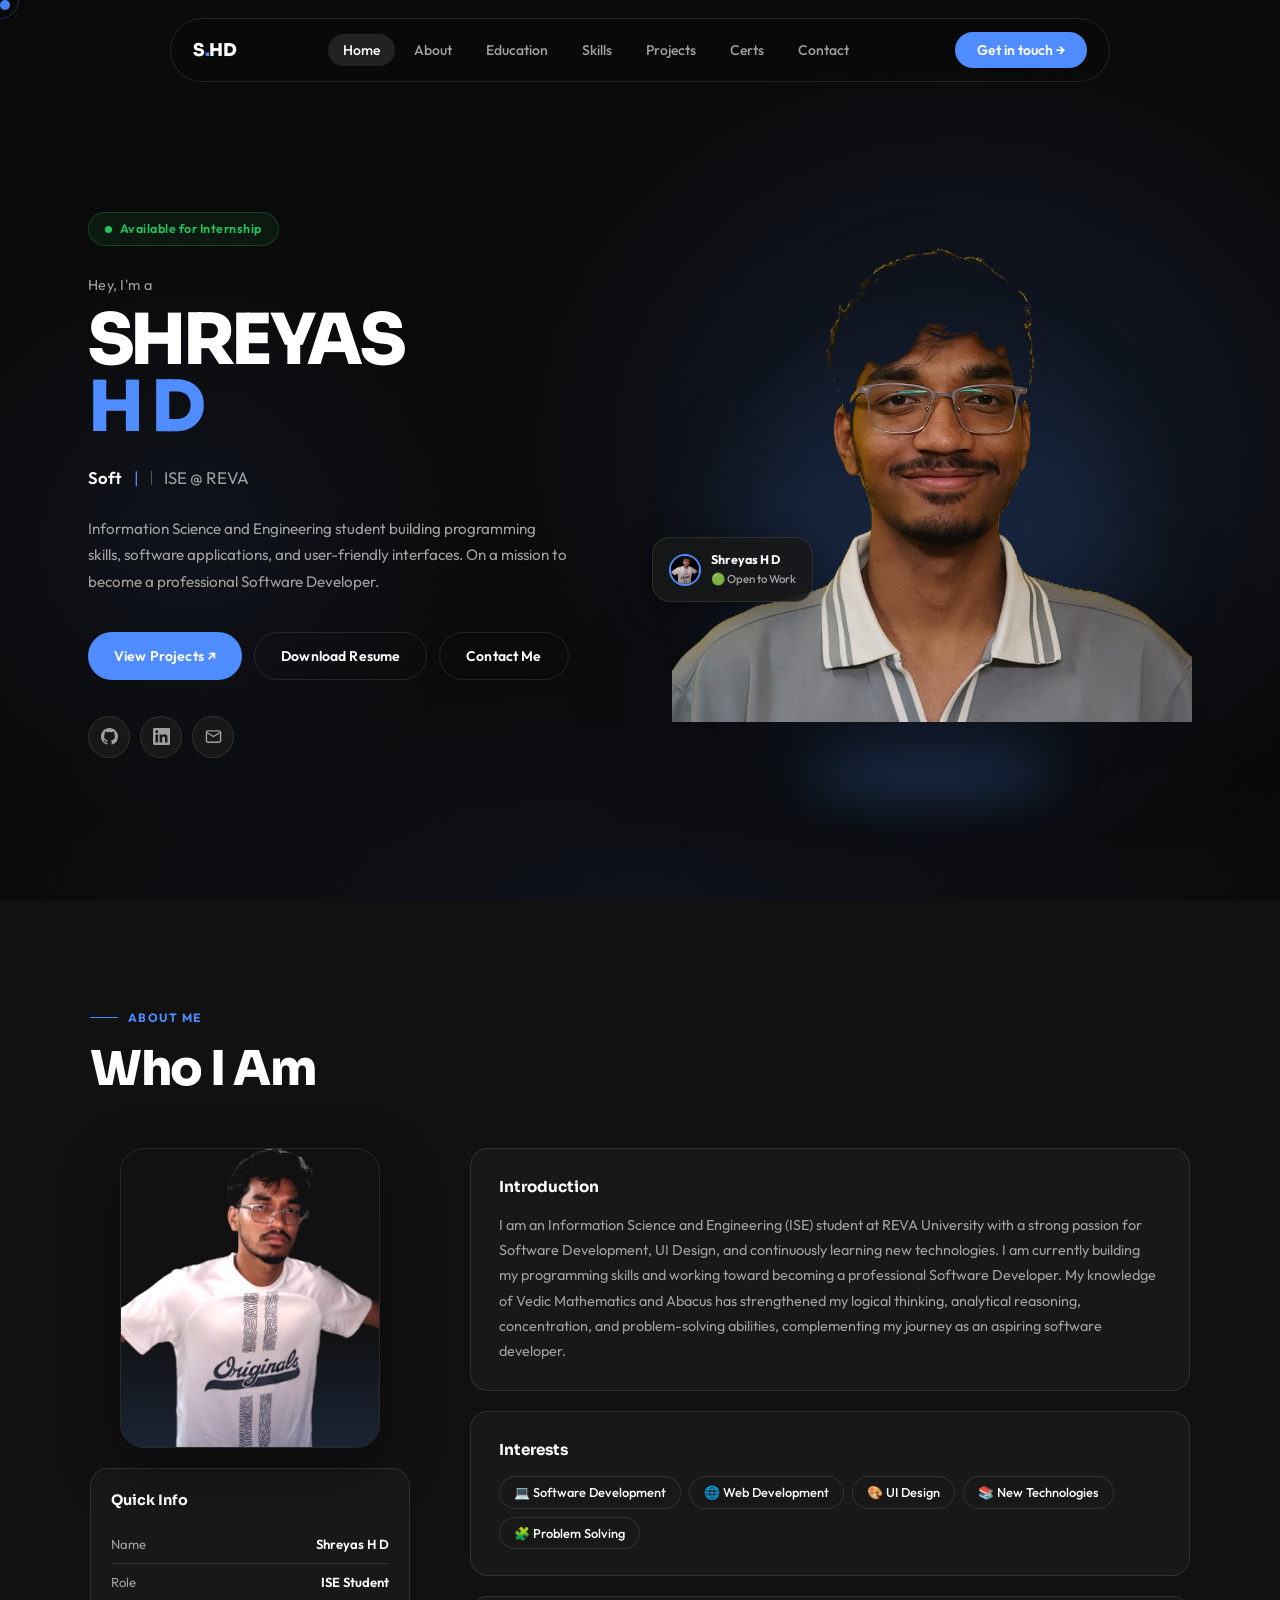
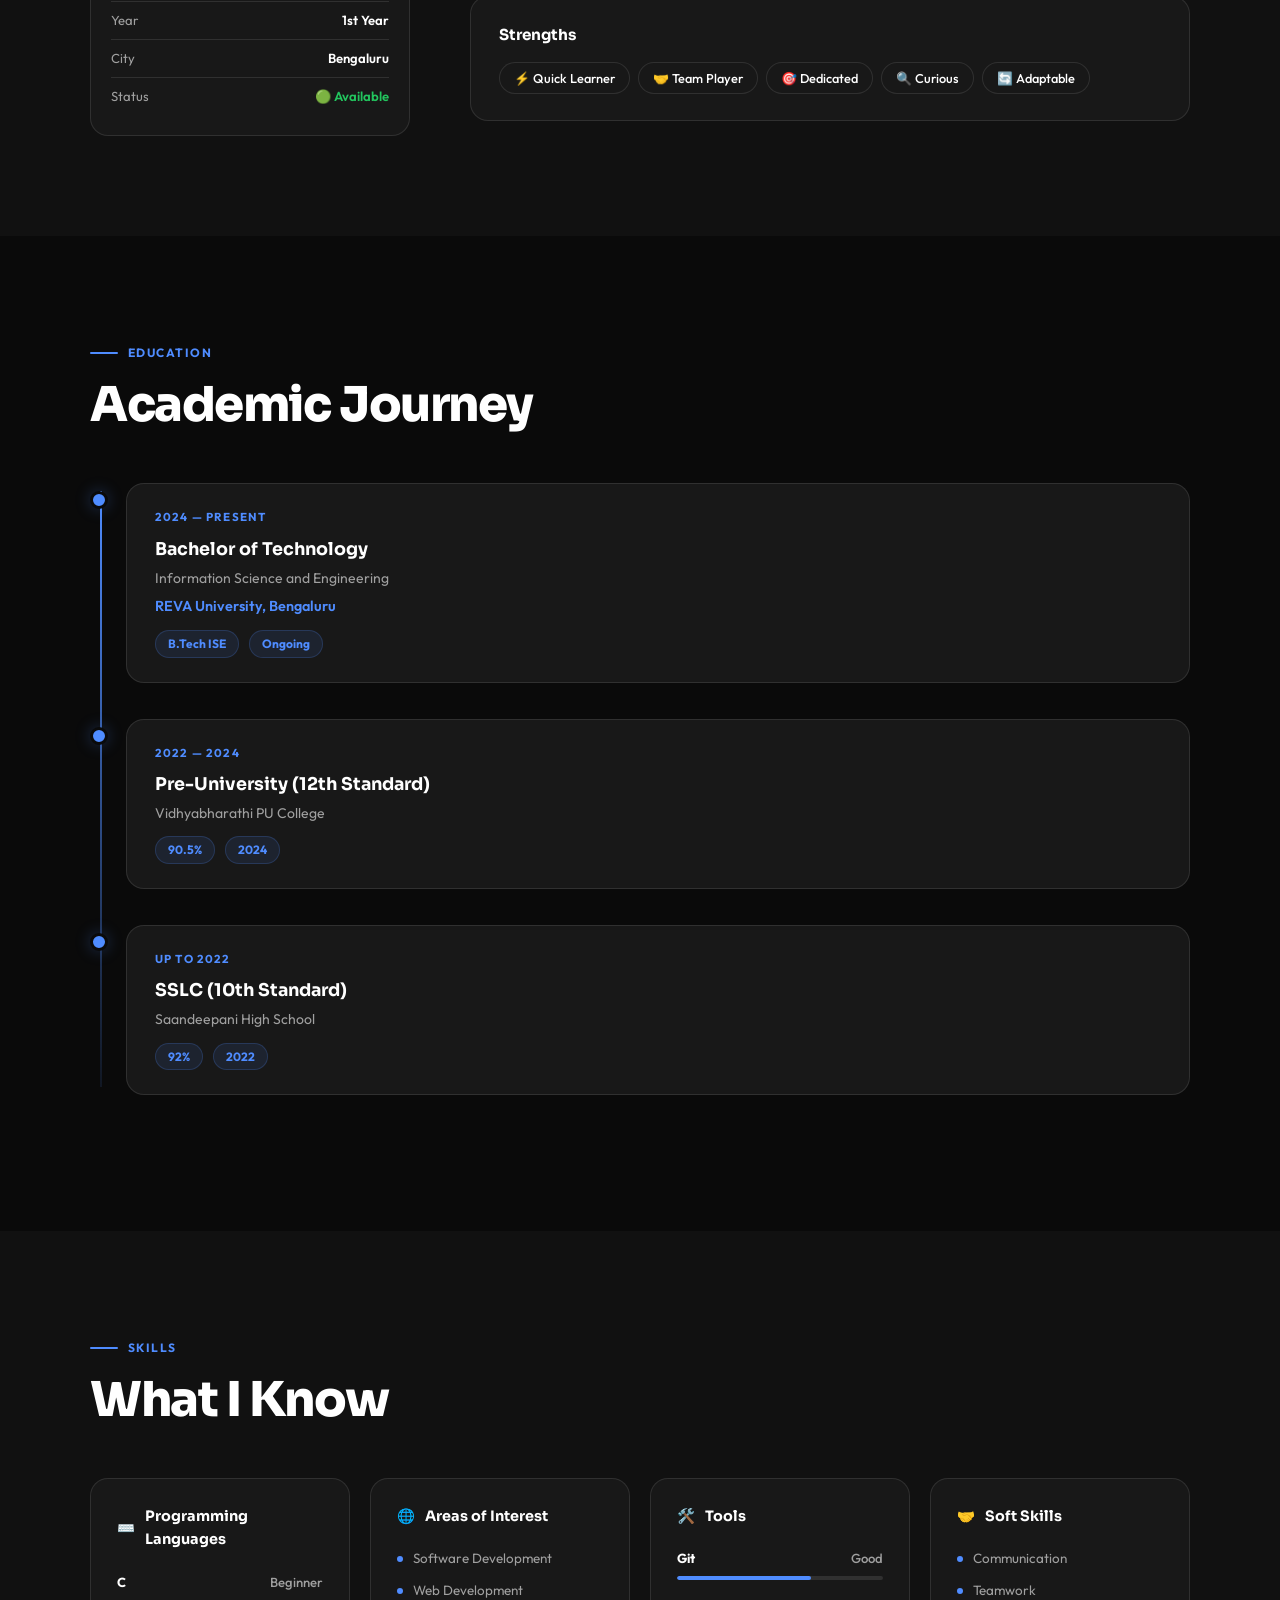
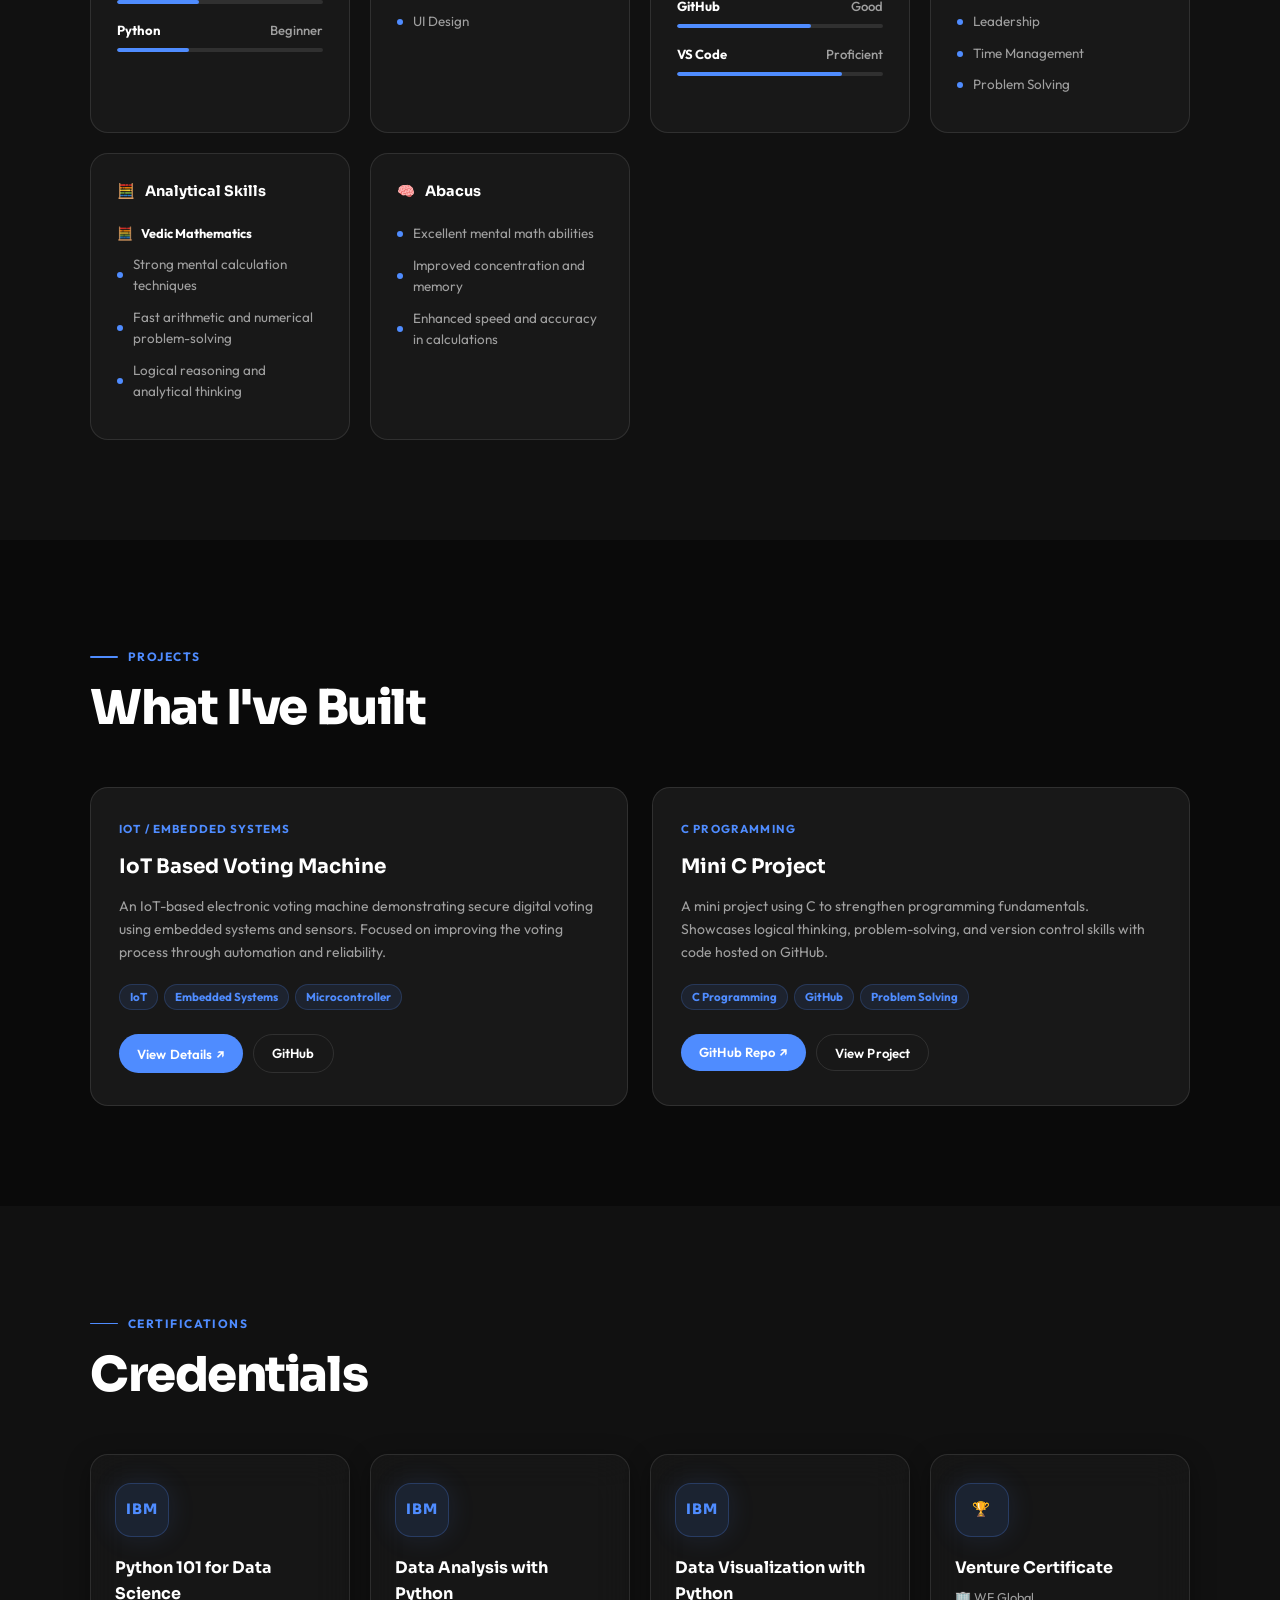
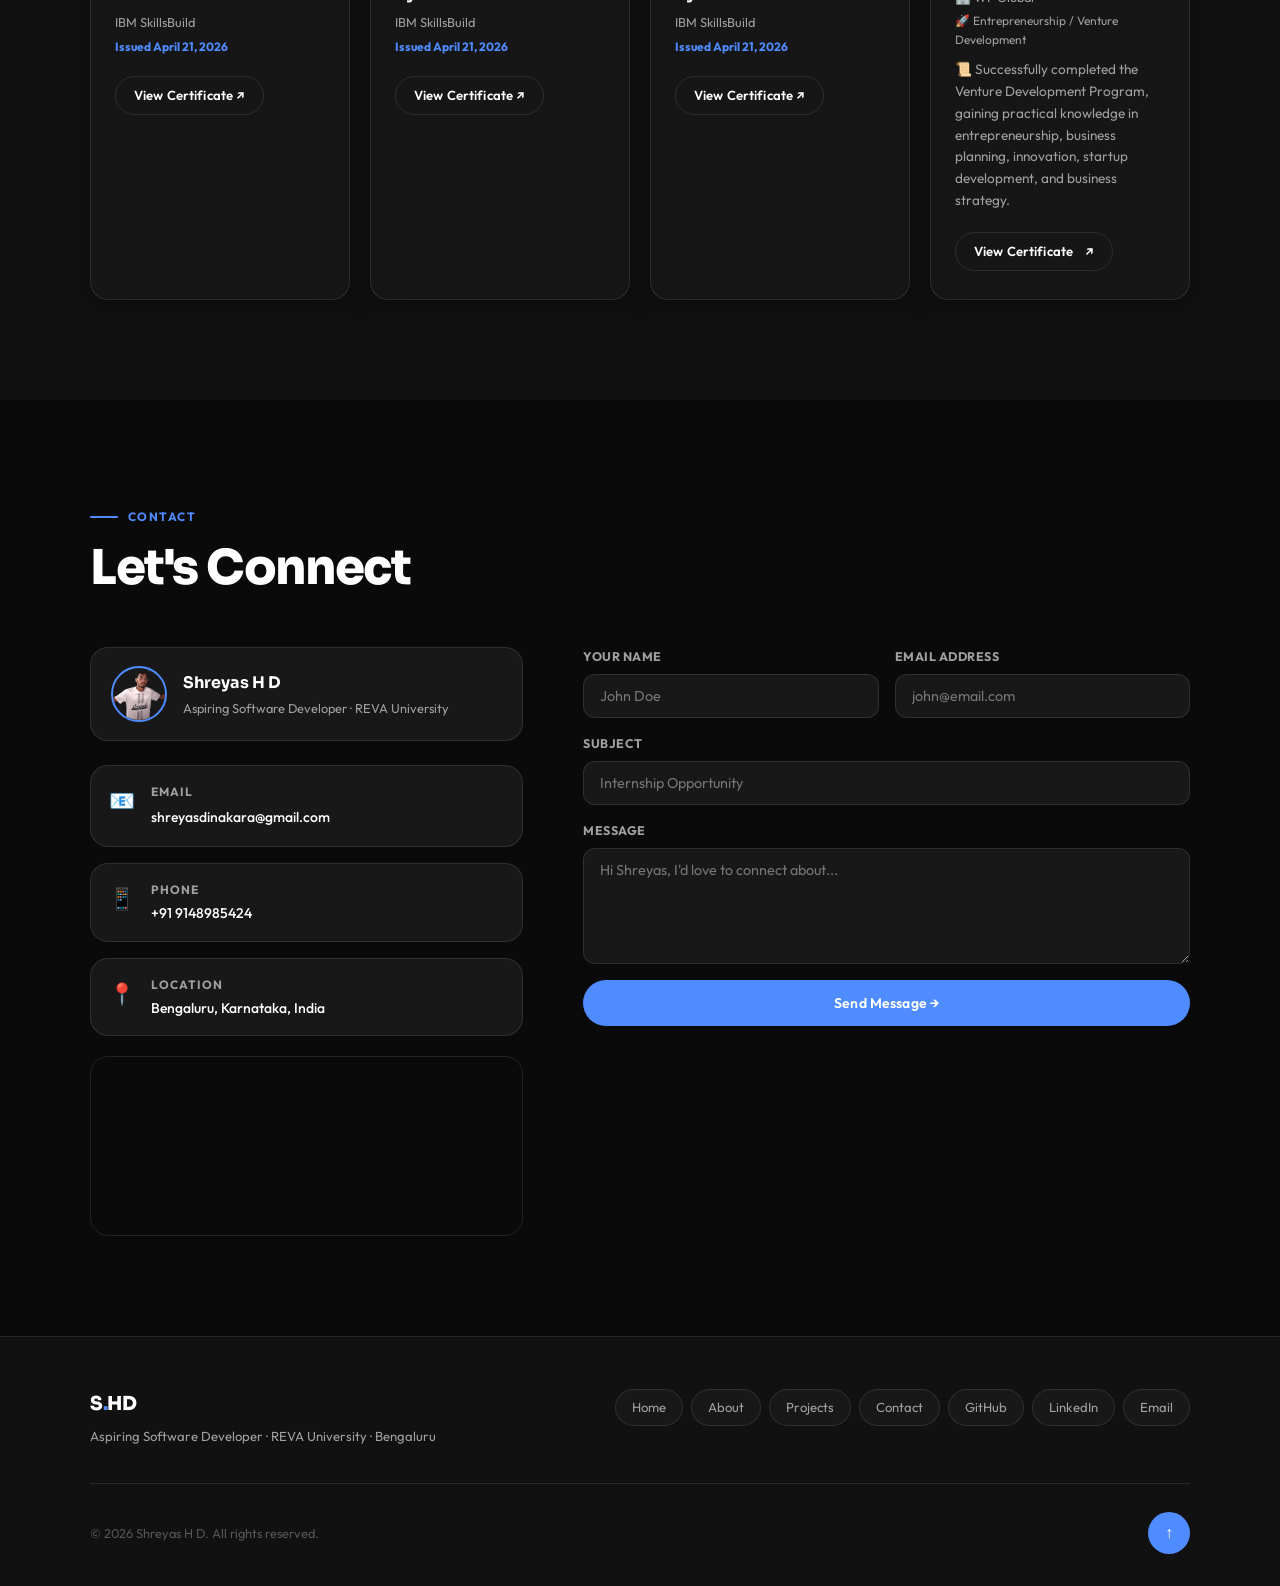
==== commit 697fa7ef: "Add files via upload" ====
--- a/portfolio.html
+++ b/portfolio.html
@@ -123,7 +123,7 @@
 .hero-container {
   width: 100%; max-width: 1200px; margin: 0 auto;
   padding: 130px 48px 60px;
-  display: grid; grid-template-columns: 1fr 480px;
+  display: grid; grid-template-columns: 1fr 520px;
   gap: 0; align-items: center; position: relative; z-index: 2;
 }
 
@@ -189,14 +189,14 @@
 /* ===== HERO VISUAL — PROFILE ===== */
 .hero-visual {
   position: relative;
-  display: flex; justify-content: center; align-items: flex-end;
+  display: flex; justify-content: center; align-items: center;
   height: 600px;
 }
 
 /* Glow orb behind photo */
 .profile-glow {
   position: absolute; bottom: 0; left: 50%; transform: translateX(-50%);
-  width: 420px; height: 420px; border-radius: 50%;
+  width: 460px; height: 460px; border-radius: 50%;
   background: radial-gradient(circle, rgba(79,140,255,0.28) 0%, rgba(79,140,255,0.10) 50%, transparent 75%);
   filter: blur(40px); pointer-events: none;
   animation: glowPulse 4s ease-in-out infinite;
@@ -218,16 +218,17 @@
   cursor: pointer;
 }
 
-.profile-image {
-  width: 550px;
+.profile-image, .hero-profile {
+  width: 600px;
   max-width: 100%;
   object-fit: contain;
   display: block;
   filter: drop-shadow(0 20px 50px rgba(0,0,0,0.35));
   animation: float 6s ease-in-out infinite;
   transition: transform .4s ease;
+  will-change: transform;
 }
-.profile-image:hover { transform: scale(1.03); }
+.profile-image:hover, .hero-profile:hover { transform: scale(1.03); }
 @keyframes float { 0%,100%{transform:translateY(0)} 50%{transform:translateY(-15px)} }
 
 /* Floating badge cards */
@@ -418,13 +419,13 @@
 /* RESPONSIVE */
 @media (max-width: 1024px) {
   .hero-container { grid-template-columns: 1fr 380px; gap: 0; padding: 110px 32px 60px; }
-  .profile-image { width: 480px; }
+  .profile-image, .hero-profile { width: 420px; }
   .hero-visual { height: 500px; }
 }
 @media (max-width: 860px) {
   .hero-container { grid-template-columns: 1fr; padding: 100px 24px 40px; }
   .hero-visual { height: auto; margin-bottom: 40px; order: -1; }
-  .profile-image { width: 340px; }
+  .profile-image, .hero-profile { width: 300px; }
   .profile-glow { width: 300px; height: 300px; }
   .hero-content { padding-right: 0; text-align: center; }
   .hero-tag, .hero-actions, .hero-socials { justify-content: center; }
@@ -542,7 +543,9 @@
         <img
           src="assets/images/profile.png"
           alt="Shreyas H D"
-          class="profile-image"
+          class="profile-image hero-profile"
+          loading="eager"
+          decoding="async"
         />
         <!-- Floating badge bottom left -->
         <div class="profile-badge badge-bottom">
